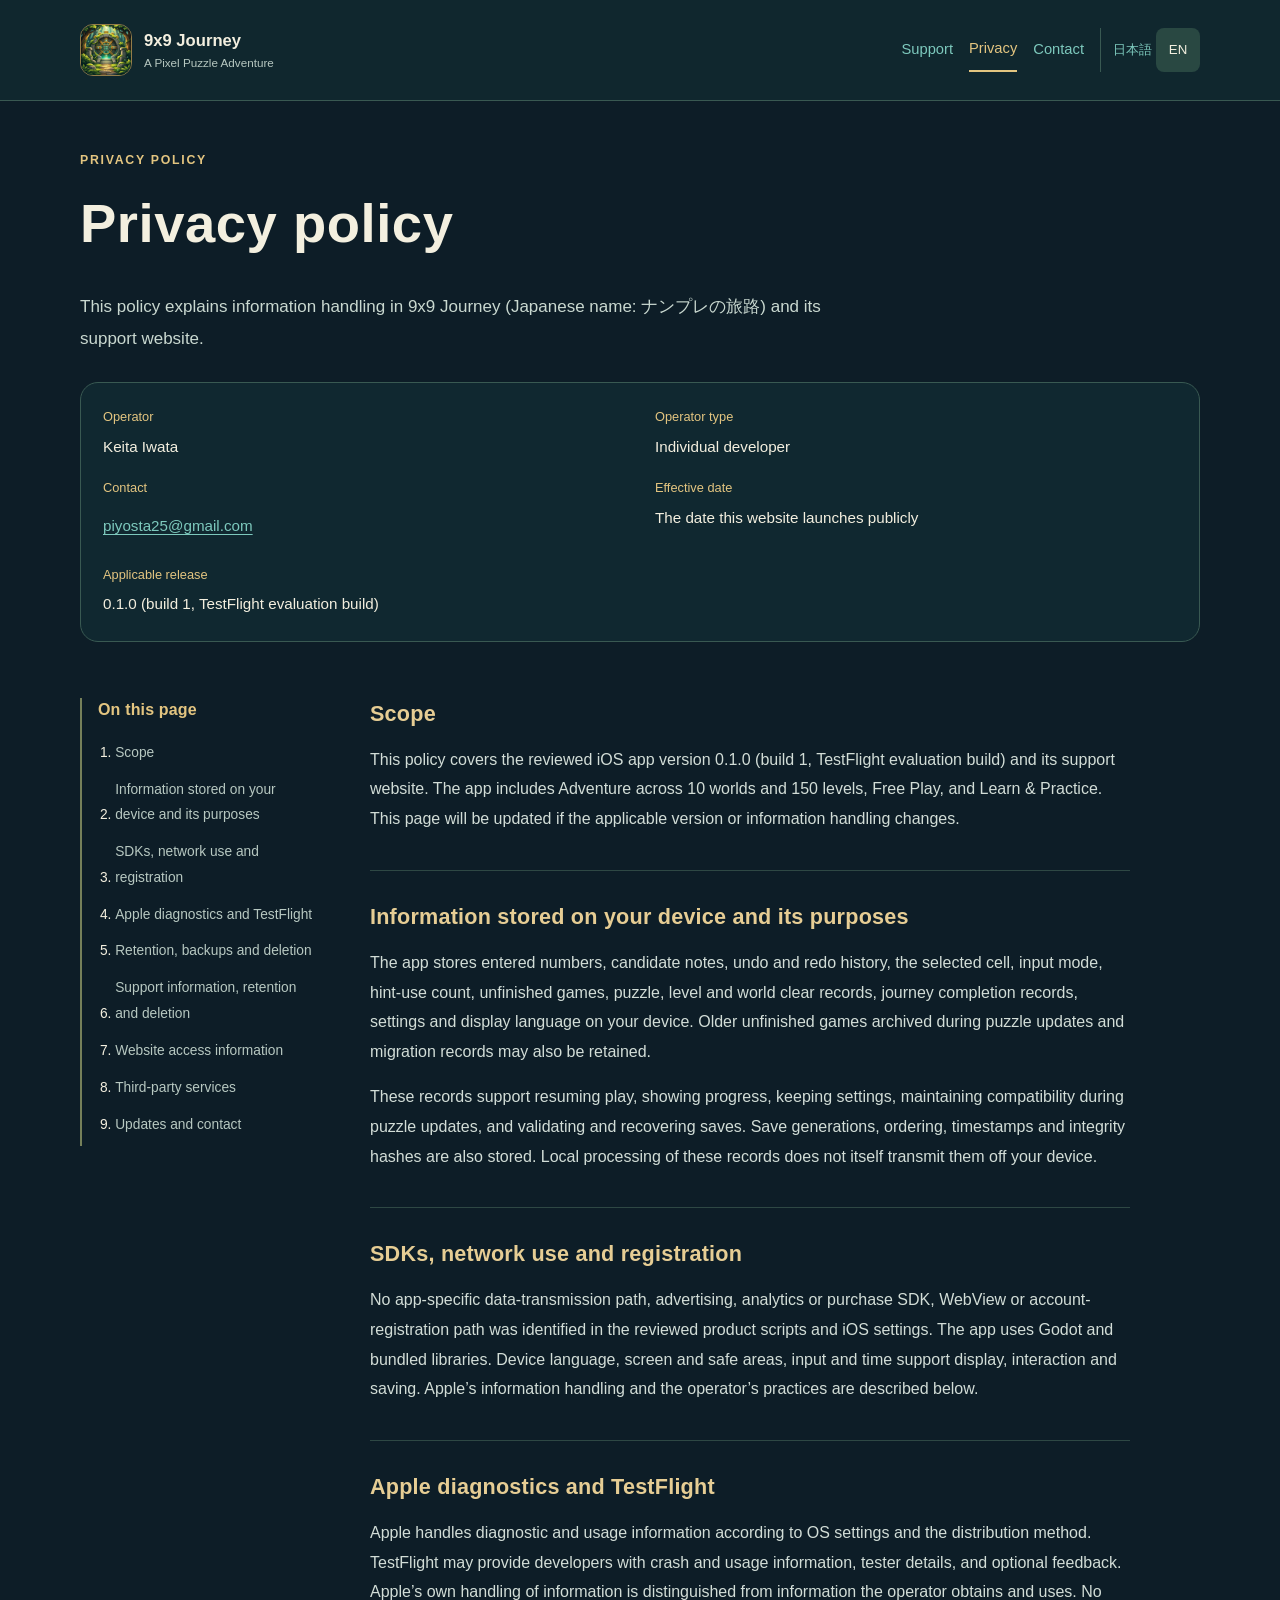
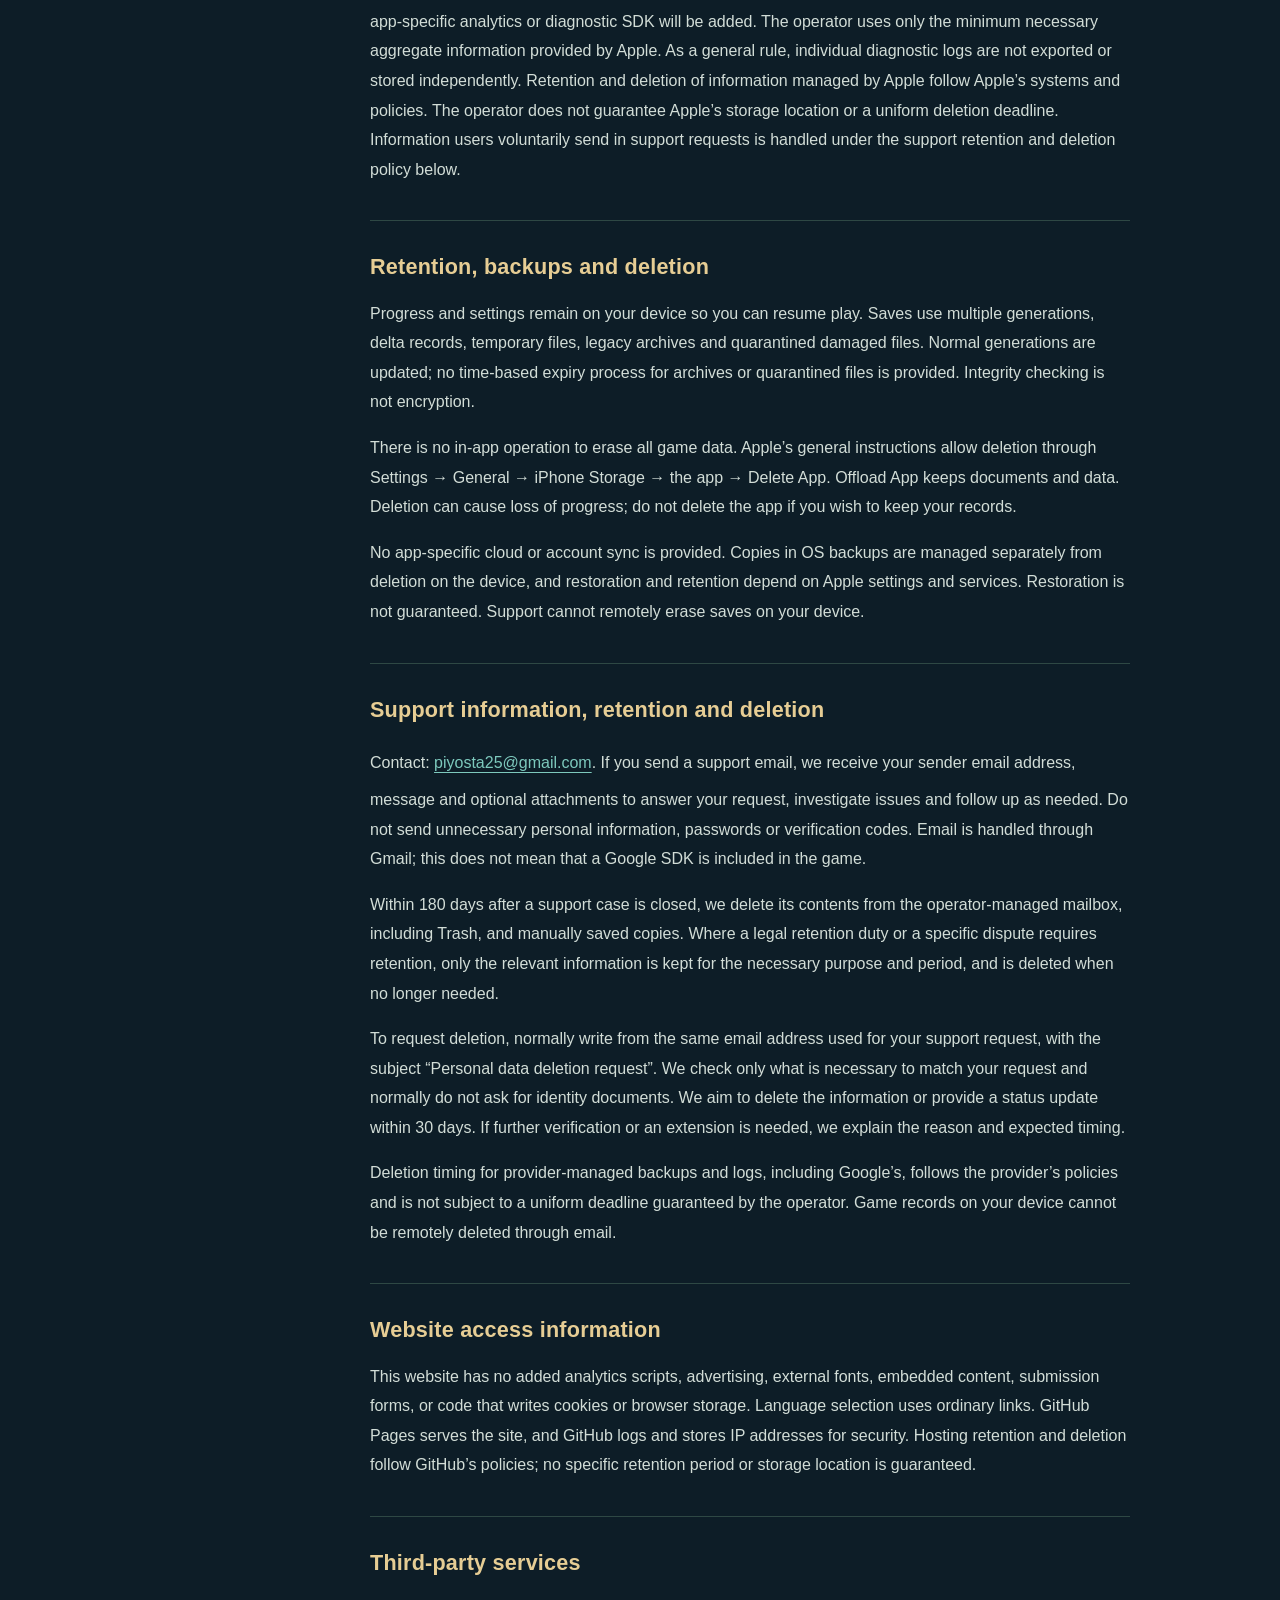
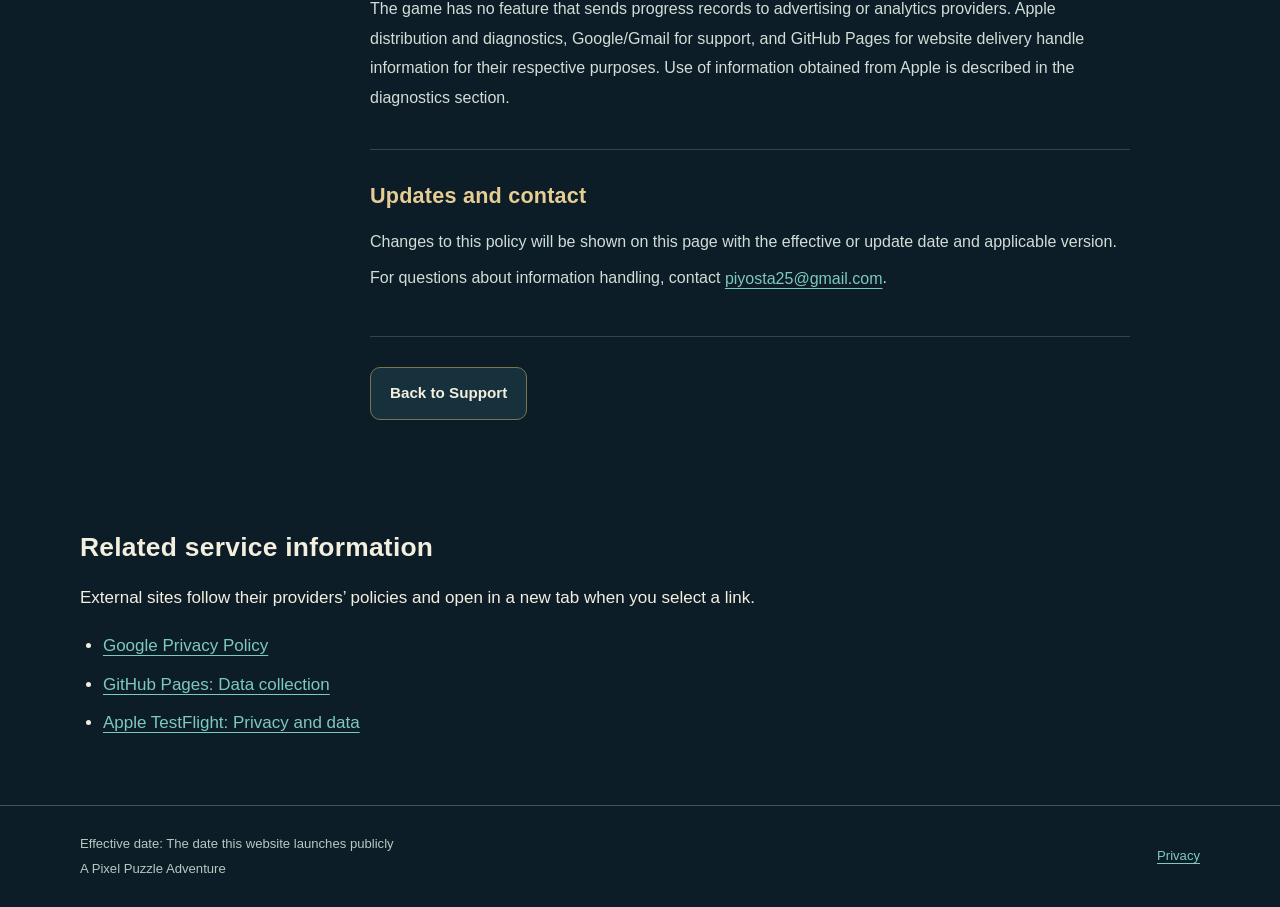
==== en/privacy/index.html @ 3cb2b5d9 "Prepare bilingual support and privacy website for publication review" ====
<!doctype html>
<html lang="en"><head><meta charset="utf-8"><meta name="viewport" content="width=device-width, initial-scale=1"><meta name="robots" content="index,follow"><meta name="referrer" content="no-referrer"><meta http-equiv="Content-Security-Policy" content="default-src 'none'; style-src 'self'; img-src 'self'; font-src 'self'; script-src 'none'; connect-src 'none'; base-uri 'none'; form-action 'none'; object-src 'none'"><title>Privacy policy | 9x9 Journey</title><meta name="description" content="This policy explains information handling in 9x9 Journey (Japanese name: ナンプレの旅路) and its support website."><link rel="icon" href="../../assets/app-icon.png" type="image/png"><link rel="stylesheet" href="../../assets/styles.css"></head><body><a class="skip" href="#main">Skip to content</a><header class="site-header"><div class="wrap header-inner"><a class="brand" href="../support/index.html"><img src="../../assets/app-icon.png" width="52" height="52" alt=""><span><strong>9x9 Journey</strong><small>A Pixel Puzzle Adventure</small></span></a><nav class="top-nav" aria-label="Pages and languages"><a href="../support/index.html">Support</a><a href="../privacy/index.html" aria-current="page">Privacy</a><a href="../contact/index.html">Contact</a><span class="languages"><a lang="ja" hreflang="ja" href="../../ja/privacy/index.html">日本語</a><a lang="en" hreflang="en" href="../../en/privacy/index.html" aria-current="page">EN</a></span></nav></div></header><main id="main"><div class="wrap policy-hero"><p class="eyebrow">PRIVACY POLICY</p><h1>Privacy policy</h1><p class="lead">This policy explains information handling in 9x9 Journey (Japanese name: ナンプレの旅路) and its support website.</p><dl class="meta-list"><div><dt>Operator</dt><dd>Keita Iwata</dd></div><div><dt>Operator type</dt><dd>Individual developer</dd></div><div><dt>Contact</dt><dd><a class="email-link" href="mailto:piyosta25@gmail.com">piyosta25@gmail.com</a></dd></div><div><dt>Effective date</dt><dd>The date this website launches publicly</dd></div><div><dt>Applicable release</dt><dd>0.1.0 (build 1, TestFlight evaluation build)</dd></div></dl></div><div class="wrap policy-layout"><aside class="toc"><h2>On this page</h2><ol><li><a href="#scope">Scope</a></li><li><a href="#local-data">Information stored on your device and its purposes</a></li><li><a href="#network">SDKs, network use and registration</a></li><li><a href="#diagnostics">Apple diagnostics and TestFlight</a></li><li><a href="#retention">Retention, backups and deletion</a></li><li><a href="#support-email">Support information, retention and deletion</a></li><li><a href="#website">Website access information</a></li><li><a href="#third-parties">Third-party services</a></li><li><a href="#updates">Updates and contact</a></li></ol></aside><article class="policy-article"><section id="scope"><h2>Scope</h2><p>This policy covers the reviewed iOS app version 0.1.0 (build 1, TestFlight evaluation build) and its support website. The app includes Adventure across 10 worlds and 150 levels, Free Play, and Learn &amp; Practice. This page will be updated if the applicable version or information handling changes.</p></section><section id="local-data"><h2>Information stored on your device and its purposes</h2><p>The app stores entered numbers, candidate notes, undo and redo history, the selected cell, input mode, hint-use count, unfinished games, puzzle, level and world clear records, journey completion records, settings and display language on your device. Older unfinished games archived during puzzle updates and migration records may also be retained.</p><p>These records support resuming play, showing progress, keeping settings, maintaining compatibility during puzzle updates, and validating and recovering saves. Save generations, ordering, timestamps and integrity hashes are also stored. Local processing of these records does not itself transmit them off your device.</p></section><section id="network"><h2>SDKs, network use and registration</h2><p>No app-specific data-transmission path, advertising, analytics or purchase SDK, WebView or account-registration path was identified in the reviewed product scripts and iOS settings. The app uses Godot and bundled libraries. Device language, screen and safe areas, input and time support display, interaction and saving. Apple’s information handling and the operator’s practices are described below.</p></section><section id="diagnostics"><h2>Apple diagnostics and TestFlight</h2><p>Apple handles diagnostic and usage information according to OS settings and the distribution method. TestFlight may provide developers with crash and usage information, tester details, and optional feedback. Apple’s own handling of information is distinguished from information the operator obtains and uses.

No app-specific analytics or diagnostic SDK will be added. The operator uses only the minimum necessary aggregate information provided by Apple. As a general rule, individual diagnostic logs are not exported or stored independently.

Retention and deletion of information managed by Apple follow Apple’s systems and policies. The operator does not guarantee Apple’s storage location or a uniform deletion deadline. Information users voluntarily send in support requests is handled under the support retention and deletion policy below.</p></section><section id="retention"><h2>Retention, backups and deletion</h2><p>Progress and settings remain on your device so you can resume play. Saves use multiple generations, delta records, temporary files, legacy archives and quarantined damaged files. Normal generations are updated; no time-based expiry process for archives or quarantined files is provided. Integrity checking is not encryption.</p><p>There is no in-app operation to erase all game data. Apple’s general instructions allow deletion through Settings → General → iPhone Storage → the app → Delete App. Offload App keeps documents and data. Deletion can cause loss of progress; do not delete the app if you wish to keep your records.</p><p>No app-specific cloud or account sync is provided. Copies in OS backups are managed separately from deletion on the device, and restoration and retention depend on Apple settings and services. Restoration is not guaranteed. Support cannot remotely erase saves on your device.</p></section><section id="support-email"><h2>Support information, retention and deletion</h2><p>Contact: <a class="email-link" href="mailto:piyosta25@gmail.com">piyosta25@gmail.com</a>. If you send a support email, we receive your sender email address, message and optional attachments to answer your request, investigate issues and follow up as needed. Do not send unnecessary personal information, passwords or verification codes. Email is handled through Gmail; this does not mean that a Google SDK is included in the game.</p><p>Within 180 days after a support case is closed, we delete its contents from the operator-managed mailbox, including Trash, and manually saved copies. Where a legal retention duty or a specific dispute requires retention, only the relevant information is kept for the necessary purpose and period, and is deleted when no longer needed.</p><p>To request deletion, normally write from the same email address used for your support request, with the subject “Personal data deletion request”. We check only what is necessary to match your request and normally do not ask for identity documents. We aim to delete the information or provide a status update within 30 days. If further verification or an extension is needed, we explain the reason and expected timing.</p><p>Deletion timing for provider-managed backups and logs, including Google’s, follows the provider’s policies and is not subject to a uniform deadline guaranteed by the operator. Game records on your device cannot be remotely deleted through email.</p></section><section id="website"><h2>Website access information</h2><p>This website has no added analytics scripts, advertising, external fonts, embedded content, submission forms, or code that writes cookies or browser storage. Language selection uses ordinary links. GitHub Pages serves the site, and GitHub logs and stores IP addresses for security. Hosting retention and deletion follow GitHub’s policies; no specific retention period or storage location is guaranteed.</p></section><section id="third-parties"><h2>Third-party services</h2><p>The game has no feature that sends progress records to advertising or analytics providers. Apple distribution and diagnostics, Google/Gmail for support, and GitHub Pages for website delivery handle information for their respective purposes. Use of information obtained from Apple is described in the diagnostics section.</p></section><section id="updates"><h2>Updates and contact</h2><p>Changes to this policy will be shown on this page with the effective or update date and applicable version. For questions about information handling, contact <a class="email-link" href="mailto:piyosta25@gmail.com">piyosta25@gmail.com</a>.</p></section><div class="actions"><a class="button secondary" href="../support/index.html">Back to Support</a></div></article></div><section class="wrap section"><h2>Related service information</h2><p>External sites follow their providers’ policies and open in a new tab when you select a link.</p><ul><li><a href="https://policies.google.com/privacy" target="_blank" rel="noopener noreferrer">Google Privacy Policy</a></li><li><a href="https://docs.github.com/en/pages/getting-started-with-github-pages/what-is-github-pages#data-collection" target="_blank" rel="noopener noreferrer">GitHub Pages: Data collection</a></li><li><a href="https://testflight.apple.com/#your-privacy-and-data" target="_blank" rel="noopener noreferrer">Apple TestFlight: Privacy and data</a></li></ul></section></main><footer class="site-footer"><div class="wrap footer-inner"><div><p>Effective date: The date this website launches publicly</p><p>A Pixel Puzzle Adventure</p></div><a href="../privacy/index.html">Privacy</a></div></footer></body></html>
---- assets/styles.css ----
:root{color-scheme:dark;--bg:#0d1d27;--panel:#142e33;--panel-deep:#112730;--ink:#f3efdf;--muted:#b7c8c1;--gold:#e3c580;--teal:#7dc9bd;--line:#395952;--radius:18px;font-family:-apple-system,BlinkMacSystemFont,"Hiragino Kaku Gothic ProN","Yu Gothic",Meiryo,sans-serif}
*{box-sizing:border-box}html{scroll-padding-top:2rem}body{margin:0;background:var(--bg);color:var(--ink);font-size:17px;line-height:1.85}a{color:var(--teal);text-underline-offset:.22em}a:hover{color:var(--gold)}a:focus-visible,summary:focus-visible{outline:3px solid var(--gold);outline-offset:5px;border-radius:4px}img{max-width:100%;height:auto}p{margin:.6em 0 1em}h1,h2,h3{line-height:1.45;letter-spacing:.01em;overflow-wrap:anywhere}h1{font-size:clamp(2rem,4.5vw,3.4rem);margin:.25em 0 .5em;font-weight:750}h2{font-size:1.65rem;margin:0 0 1rem}h3{font-size:1.18rem;margin:.4em 0 .6em}ul{padding-left:1.35em}li{margin:.4em 0}.wrap{width:min(1120px,calc(100% - 48px));margin-inline:auto}.skip{position:absolute;top:-100px;left:16px;z-index:20;padding:10px;background:var(--gold);color:#142a2b}.skip:focus{top:8px}.preview-banner{background:#243f3c;border-bottom:1px solid #547060;color:#e6d6a5;font-size:.85rem;padding:10px 0}.site-header{border-bottom:1px solid var(--line);background:#10272e}.header-inner{display:flex;align-items:center;justify-content:space-between;gap:22px;min-height:100px;padding-block:15px}.brand{display:flex;align-items:center;gap:12px;text-decoration:none;color:var(--ink);min-width:0}.brand img{width:52px;height:52px;border-radius:13px;border:1px solid #947c49;flex:none}.brand strong{display:block;font-size:1.04rem;line-height:1.5;font-weight:650}.brand small{display:block;font-size:.73rem;color:var(--muted);line-height:1.5}.top-nav{display:flex;align-items:center;gap:16px;flex:none}.top-nav>a{display:inline-flex;align-items:center;min-height:44px;text-decoration:none;font-size:.92rem;white-space:nowrap}.top-nav>a[aria-current=page]{color:var(--gold);border-bottom:2px solid var(--gold)}.languages{display:flex;gap:2px;border-left:1px solid var(--line);padding-left:9px}.languages a{display:inline-flex;align-items:center;justify-content:center;min-width:44px;min-height:44px;font-size:.83rem;text-decoration:none}.languages [aria-current=page]{color:var(--ink);background:#294842;border-radius:8px}.eyebrow{font-size:.77rem;font-weight:650;letter-spacing:.14em;color:var(--gold);margin:0 0 .8rem}.muted{color:var(--muted)}.hero{background:linear-gradient(145deg,#183e37,#10262e 74%);border-bottom:1px solid var(--line)}.hero-inner{display:grid;grid-template-columns:minmax(0,1fr) 280px;gap:58px;align-items:center;padding-block:64px}.hero p.lead{max-width:48em;color:#d1ded4;font-size:1.08rem}.hero-art{display:grid;place-items:center;padding:20px}.hero-art img{width:240px;border-radius:38px;box-shadow:0 0 0 1px #aa8c50,0 18px 50px #0005}.actions{display:flex;flex-wrap:wrap;gap:12px;margin-top:26px}.button{display:inline-flex;align-items:center;justify-content:center;padding:11px 19px;min-height:48px;border:1px solid #6a9c89;border-radius:10px;text-decoration:none;font-size:.95rem;font-weight:650;background:#26594c;color:var(--ink)}.button:hover{background:#336a5c;color:var(--ink)}.button.secondary{background:#17313c;border-color:#7c744e}.stats{display:grid;grid-template-columns:1fr 1fr 1.3fr;gap:0;margin:0;padding-block:27px}.stats>div{padding:0 25px;border-right:1px solid var(--line)}.stats>div:first-child{padding-left:0}.stats>div:last-child{border:0}.stats dt{font-size:1.8rem;line-height:1.3;color:var(--gold);font-weight:700}.stats dd{font-size:.86rem;margin:7px 0 0;color:var(--muted)}.section{padding-block:50px}.features{display:grid;grid-template-columns:repeat(3,minmax(0,1fr));gap:26px}.feature{border-top:2px solid #5d8266;padding-top:19px}.feature p{font-size:.95rem;color:var(--muted);margin-bottom:0}.feature .tag{font-size:.7rem;letter-spacing:.1em;color:var(--gold)}.faq-section{background:#10252d;border-top:1px solid #28443f;border-bottom:1px solid #28443f}.section-heading{display:flex;gap:20px;align-items:baseline;justify-content:space-between;margin-bottom:20px}.section-heading h2{margin:0}.faq-list{max-width:900px}.faq-list details{border-bottom:1px solid var(--line);padding:6px 0}.faq-list summary{display:flex;align-items:center;justify-content:space-between;gap:18px;min-height:60px;list-style:none;cursor:pointer;font-size:1rem;font-weight:600;padding:12px 4px}.faq-list summary::-webkit-details-marker{display:none}.faq-list summary::after{content:"＋";font-size:1.1rem;color:var(--gold);flex:none}.faq-list details[open] summary::after{content:"−"}.answer{padding:0 34px 10px 4px;color:#c9d7d0;font-size:.96rem}.contact-panel{border:1px solid #8b7950;border-radius:var(--radius);background:var(--panel);padding:30px}.status-pill{display:inline-block;color:#efe0b0;background:#3b4937;border:1px solid #8b7950;border-radius:8px;padding:5px 11px;font-size:.9rem;font-weight:600}.contact-panel p:last-child{margin-bottom:0}.privacy-callout{display:grid;grid-template-columns:minmax(0,1fr) auto;align-items:center;gap:30px;border-top:1px solid var(--line);margin-top:34px;padding-top:28px}.privacy-callout h2{font-size:1.25rem;margin-bottom:8px}.privacy-callout p{margin:0;color:var(--muted);font-size:.95rem}.site-footer{border-top:1px solid var(--line);padding-block:26px;font-size:.82rem;color:var(--muted)}.footer-inner{display:flex;flex-wrap:wrap;justify-content:space-between;gap:12px}.footer-inner a{min-height:44px;display:inline-flex;align-items:center}.footer-inner p{margin:0}.policy-hero{padding-block:48px 32px}.policy-hero p.lead{max-width:790px;color:#c9d8d0}.meta-list{display:grid;grid-template-columns:repeat(2,minmax(0,1fr));gap:15px 30px;margin:28px 0 0;padding:22px;border:1px solid var(--line);border-radius:var(--radius);background:#102830}.meta-list dt{font-size:.8rem;color:var(--gold)}.meta-list dd{margin:4px 0 0;font-size:.95rem;overflow-wrap:anywhere}.policy-layout{display:grid;grid-template-columns:235px minmax(0,1fr);align-items:start;gap:55px;padding-block:24px 58px}.toc{position:sticky;top:24px;border-left:2px solid #75805a;padding-left:16px;font-size:.86rem}.toc h2{font-size:1rem;color:var(--gold)}.toc ol{padding-left:1.25em;margin:0}.toc li{margin:.4em 0}.toc a{display:inline-block;padding-block:3px;color:var(--muted);text-decoration:none}.toc a:hover{text-decoration:underline;color:var(--teal)}.policy-article{max-width:760px;min-width:0}.policy-article section{padding-bottom:20px;margin-bottom:30px;border-bottom:1px solid #2e4844}.policy-article h2{font-size:1.35rem;color:#e6cd94}.policy-article p{font-size:1rem;color:#d2ddd7;overflow-wrap:anywhere}.pending-box{background:#273c34;border:1px solid #8b7950;border-radius:var(--radius);padding:24px}.pending-box h2{font-size:1.25rem;color:var(--gold)}.pending-box li{font-size:.94rem;color:#e0e3d3}.locale-home{min-height:75vh;padding-block:58px}.locale-brand{display:flex;align-items:center;gap:22px;margin-bottom:35px}.locale-brand img{width:110px;border-radius:24px}.locale-brand h1{font-size:clamp(1.6rem,4vw,2.5rem);margin:0}.locale-grid{display:grid;grid-template-columns:repeat(2,minmax(0,1fr));gap:24px}.locale-card{display:block;background:var(--panel);padding:28px;border-radius:var(--radius);border:1px solid var(--line);text-decoration:none;color:var(--ink);min-height:180px}.locale-card strong{font-size:1.7rem;color:var(--gold)}.locale-card span{display:block;margin-top:12px;color:var(--muted)}
.title-unit{display:inline-block}
.email-link{display:inline-flex;align-items:center;min-height:44px;max-width:100%;overflow-wrap:anywhere}.status-pill .email-link{font-weight:700}
@media(max-width:850px){.header-inner{flex-wrap:wrap}.top-nav{width:100%;justify-content:space-between;gap:12px}.hero-inner{grid-template-columns:minmax(0,1fr) 185px;gap:25px}.hero-art{padding:5px}.hero-art img{width:175px;border-radius:27px}.features{grid-template-columns:1fr;gap:22px}.feature{max-width:740px}.policy-layout{grid-template-columns:1fr;gap:30px}.toc{position:static}.toc ol{display:grid;grid-template-columns:repeat(2,minmax(0,1fr));gap:2px 30px}.privacy-callout{grid-template-columns:1fr;gap:18px}.privacy-callout .button{justify-self:start}}
@media(max-width:560px){body{font-size:16px}.wrap{width:calc(100% - 36px)}.preview-banner{font-size:.78rem;padding-block:8px}.header-inner{gap:9px;padding-block:12px}.brand strong{font-size:.95rem}.brand small{font-size:.68rem;max-width:245px}.brand img{width:46px;height:46px}.top-nav{gap:8px}.top-nav>a{font-size:.88rem}.languages{padding-left:5px}.hero-inner{grid-template-columns:1fr;padding-block:35px 25px;gap:19px}.hero-art{justify-content:start;padding:0}.hero-art img{width:126px;border-radius:22px}.hero h1{font-size:2rem}.hero p.lead{font-size:1rem}.actions{margin-top:20px;gap:9px}.button{padding-inline:14px;font-size:.9rem}.stats{padding-block:23px}.stats>div{padding-inline:12px}.stats dt{font-size:1.4rem}.stats>div:last-child dt{font-size:1.04rem;padding-top:4px}.stats dd{font-size:.75rem}.section{padding-block:35px}h2{font-size:1.4rem}.contact-panel{padding:21px}.faq-list summary{font-size:.96rem}.answer{padding-right:5px}.footer-inner{display:block}.policy-hero{padding-block:32px 20px}.policy-hero h1{font-size:1.9rem}.meta-list{grid-template-columns:1fr;padding:19px;gap:16px}.policy-layout{padding-top:18px;gap:30px}.toc ol{display:block}.toc a{padding-block:6px}.policy-article h2{font-size:1.2rem}.policy-article p{font-size:1rem}.pending-box{padding:20px}.locale-grid{grid-template-columns:1fr}.locale-brand{align-items:start;gap:15px}.locale-brand img{width:70px;border-radius:16px}.locale-home{padding-block:35px}}
/* Keep all navigation targets inside narrow phone widths. */
@media(max-width:560px){.top-nav{flex-wrap:wrap;column-gap:6px}.languages{margin-left:auto}}
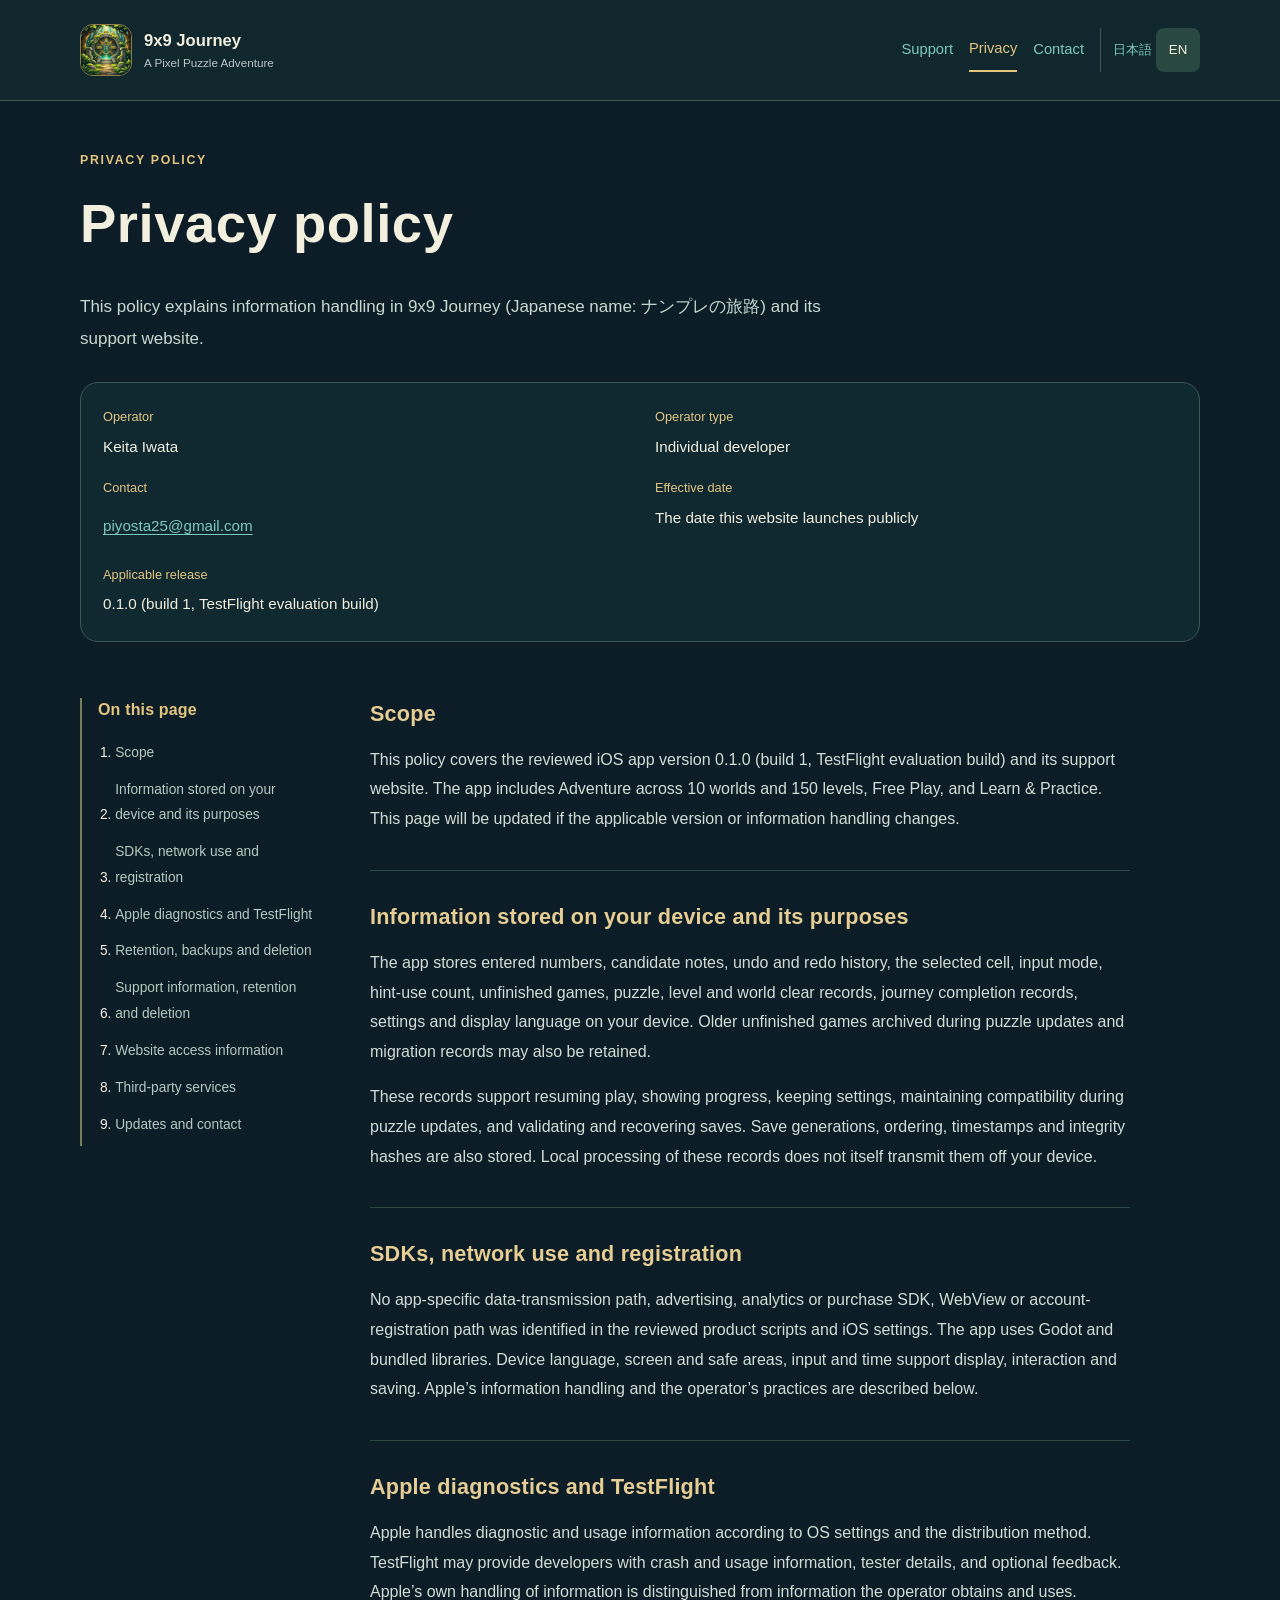
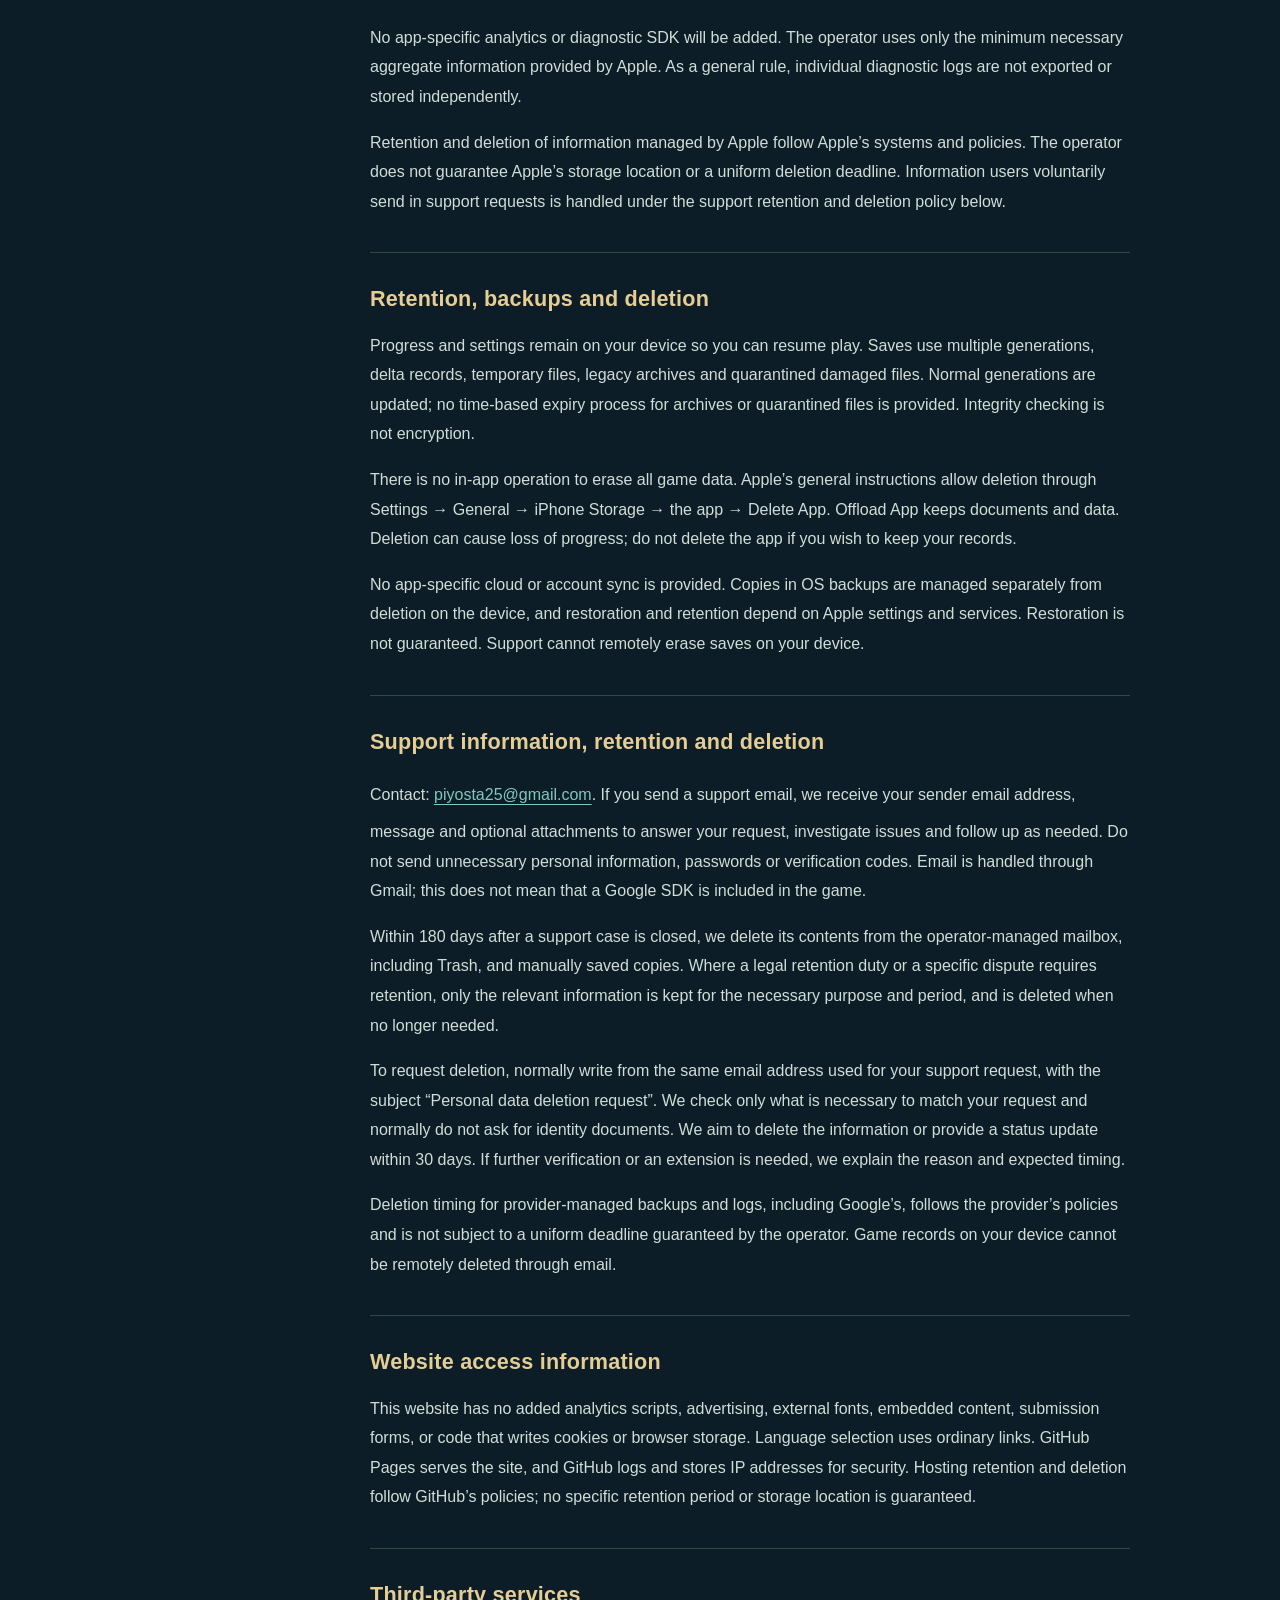
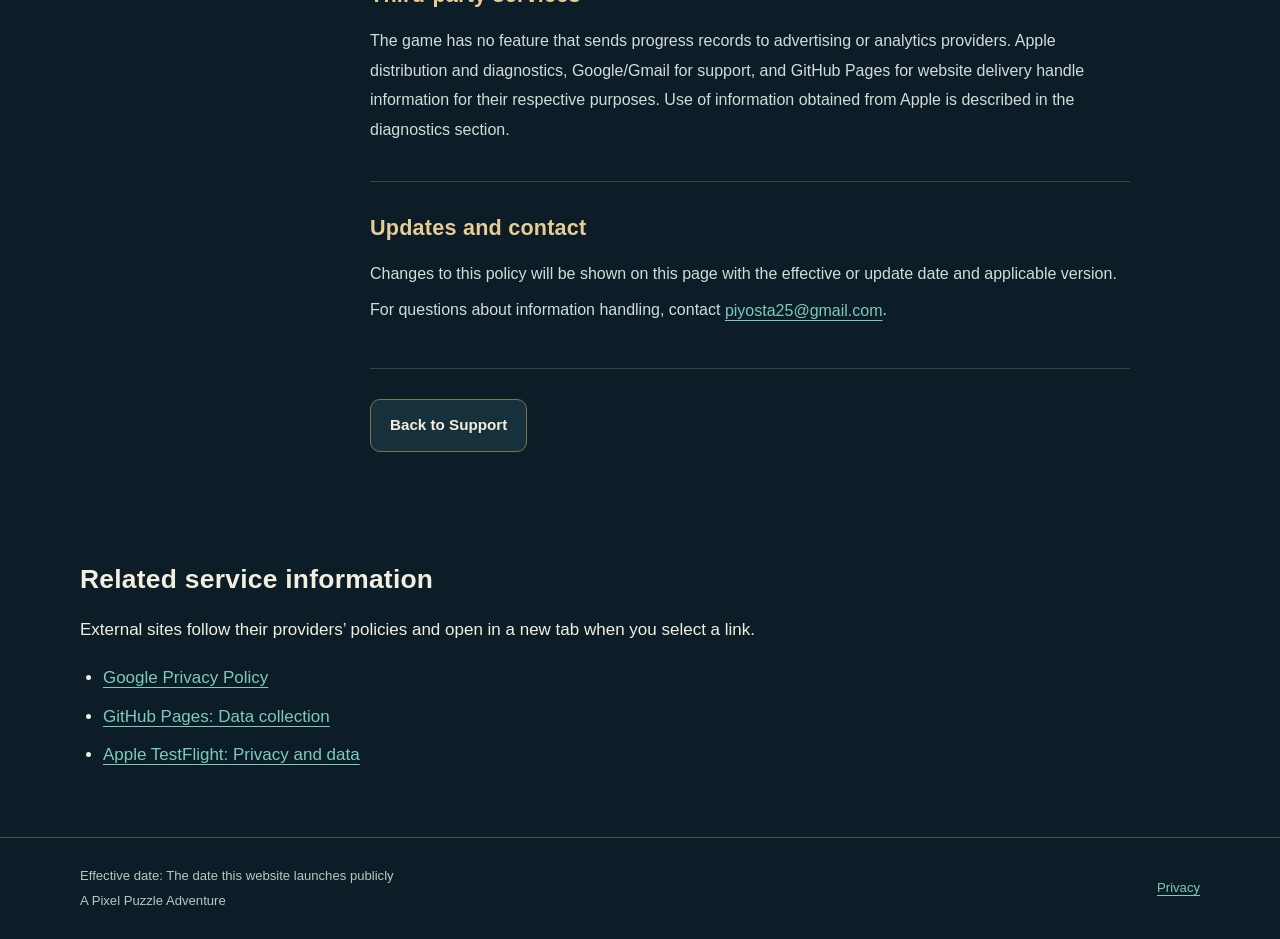
==== commit 2076fc2e: "Preserve readable paragraphs in bilingual diagnostic policy" ====
--- a/en/privacy/index.html
+++ b/en/privacy/index.html
@@ -1,6 +1,2 @@
 <!doctype html>
-<html lang="en"><head><meta charset="utf-8"><meta name="viewport" content="width=device-width, initial-scale=1"><meta name="robots" content="index,follow"><meta name="referrer" content="no-referrer"><meta http-equiv="Content-Security-Policy" content="default-src 'none'; style-src 'self'; img-src 'self'; font-src 'self'; script-src 'none'; connect-src 'none'; base-uri 'none'; form-action 'none'; object-src 'none'"><title>Privacy policy | 9x9 Journey</title><meta name="description" content="This policy explains information handling in 9x9 Journey (Japanese name: ナンプレの旅路) and its support website."><link rel="icon" href="../../assets/app-icon.png" type="image/png"><link rel="stylesheet" href="../../assets/styles.css"></head><body><a class="skip" href="#main">Skip to content</a><header class="site-header"><div class="wrap header-inner"><a class="brand" href="../support/index.html"><img src="../../assets/app-icon.png" width="52" height="52" alt=""><span><strong>9x9 Journey</strong><small>A Pixel Puzzle Adventure</small></span></a><nav class="top-nav" aria-label="Pages and languages"><a href="../support/index.html">Support</a><a href="../privacy/index.html" aria-current="page">Privacy</a><a href="../contact/index.html">Contact</a><span class="languages"><a lang="ja" hreflang="ja" href="../../ja/privacy/index.html">日本語</a><a lang="en" hreflang="en" href="../../en/privacy/index.html" aria-current="page">EN</a></span></nav></div></header><main id="main"><div class="wrap policy-hero"><p class="eyebrow">PRIVACY POLICY</p><h1>Privacy policy</h1><p class="lead">This policy explains information handling in 9x9 Journey (Japanese name: ナンプレの旅路) and its support website.</p><dl class="meta-list"><div><dt>Operator</dt><dd>Keita Iwata</dd></div><div><dt>Operator type</dt><dd>Individual developer</dd></div><div><dt>Contact</dt><dd><a class="email-link" href="mailto:piyosta25@gmail.com">piyosta25@gmail.com</a></dd></div><div><dt>Effective date</dt><dd>The date this website launches publicly</dd></div><div><dt>Applicable release</dt><dd>0.1.0 (build 1, TestFlight evaluation build)</dd></div></dl></div><div class="wrap policy-layout"><aside class="toc"><h2>On this page</h2><ol><li><a href="#scope">Scope</a></li><li><a href="#local-data">Information stored on your device and its purposes</a></li><li><a href="#network">SDKs, network use and registration</a></li><li><a href="#diagnostics">Apple diagnostics and TestFlight</a></li><li><a href="#retention">Retention, backups and deletion</a></li><li><a href="#support-email">Support information, retention and deletion</a></li><li><a href="#website">Website access information</a></li><li><a href="#third-parties">Third-party services</a></li><li><a href="#updates">Updates and contact</a></li></ol></aside><article class="policy-article"><section id="scope"><h2>Scope</h2><p>This policy covers the reviewed iOS app version 0.1.0 (build 1, TestFlight evaluation build) and its support website. The app includes Adventure across 10 worlds and 150 levels, Free Play, and Learn &amp; Practice. This page will be updated if the applicable version or information handling changes.</p></section><section id="local-data"><h2>Information stored on your device and its purposes</h2><p>The app stores entered numbers, candidate notes, undo and redo history, the selected cell, input mode, hint-use count, unfinished games, puzzle, level and world clear records, journey completion records, settings and display language on your device. Older unfinished games archived during puzzle updates and migration records may also be retained.</p><p>These records support resuming play, showing progress, keeping settings, maintaining compatibility during puzzle updates, and validating and recovering saves. Save generations, ordering, timestamps and integrity hashes are also stored. Local processing of these records does not itself transmit them off your device.</p></section><section id="network"><h2>SDKs, network use and registration</h2><p>No app-specific data-transmission path, advertising, analytics or purchase SDK, WebView or account-registration path was identified in the reviewed product scripts and iOS settings. The app uses Godot and bundled libraries. Device language, screen and safe areas, input and time support display, interaction and saving. Apple’s information handling and the operator’s practices are described below.</p></section><section id="diagnostics"><h2>Apple diagnostics and TestFlight</h2><p>Apple handles diagnostic and usage information according to OS settings and the distribution method. TestFlight may provide developers with crash and usage information, tester details, and optional feedback. Apple’s own handling of information is distinguished from information the operator obtains and uses.
-
-No app-specific analytics or diagnostic SDK will be added. The operator uses only the minimum necessary aggregate information provided by Apple. As a general rule, individual diagnostic logs are not exported or stored independently.
-
-Retention and deletion of information managed by Apple follow Apple’s systems and policies. The operator does not guarantee Apple’s storage location or a uniform deletion deadline. Information users voluntarily send in support requests is handled under the support retention and deletion policy below.</p></section><section id="retention"><h2>Retention, backups and deletion</h2><p>Progress and settings remain on your device so you can resume play. Saves use multiple generations, delta records, temporary files, legacy archives and quarantined damaged files. Normal generations are updated; no time-based expiry process for archives or quarantined files is provided. Integrity checking is not encryption.</p><p>There is no in-app operation to erase all game data. Apple’s general instructions allow deletion through Settings → General → iPhone Storage → the app → Delete App. Offload App keeps documents and data. Deletion can cause loss of progress; do not delete the app if you wish to keep your records.</p><p>No app-specific cloud or account sync is provided. Copies in OS backups are managed separately from deletion on the device, and restoration and retention depend on Apple settings and services. Restoration is not guaranteed. Support cannot remotely erase saves on your device.</p></section><section id="support-email"><h2>Support information, retention and deletion</h2><p>Contact: <a class="email-link" href="mailto:piyosta25@gmail.com">piyosta25@gmail.com</a>. If you send a support email, we receive your sender email address, message and optional attachments to answer your request, investigate issues and follow up as needed. Do not send unnecessary personal information, passwords or verification codes. Email is handled through Gmail; this does not mean that a Google SDK is included in the game.</p><p>Within 180 days after a support case is closed, we delete its contents from the operator-managed mailbox, including Trash, and manually saved copies. Where a legal retention duty or a specific dispute requires retention, only the relevant information is kept for the necessary purpose and period, and is deleted when no longer needed.</p><p>To request deletion, normally write from the same email address used for your support request, with the subject “Personal data deletion request”. We check only what is necessary to match your request and normally do not ask for identity documents. We aim to delete the information or provide a status update within 30 days. If further verification or an extension is needed, we explain the reason and expected timing.</p><p>Deletion timing for provider-managed backups and logs, including Google’s, follows the provider’s policies and is not subject to a uniform deadline guaranteed by the operator. Game records on your device cannot be remotely deleted through email.</p></section><section id="website"><h2>Website access information</h2><p>This website has no added analytics scripts, advertising, external fonts, embedded content, submission forms, or code that writes cookies or browser storage. Language selection uses ordinary links. GitHub Pages serves the site, and GitHub logs and stores IP addresses for security. Hosting retention and deletion follow GitHub’s policies; no specific retention period or storage location is guaranteed.</p></section><section id="third-parties"><h2>Third-party services</h2><p>The game has no feature that sends progress records to advertising or analytics providers. Apple distribution and diagnostics, Google/Gmail for support, and GitHub Pages for website delivery handle information for their respective purposes. Use of information obtained from Apple is described in the diagnostics section.</p></section><section id="updates"><h2>Updates and contact</h2><p>Changes to this policy will be shown on this page with the effective or update date and applicable version. For questions about information handling, contact <a class="email-link" href="mailto:piyosta25@gmail.com">piyosta25@gmail.com</a>.</p></section><div class="actions"><a class="button secondary" href="../support/index.html">Back to Support</a></div></article></div><section class="wrap section"><h2>Related service information</h2><p>External sites follow their providers’ policies and open in a new tab when you select a link.</p><ul><li><a href="https://policies.google.com/privacy" target="_blank" rel="noopener noreferrer">Google Privacy Policy</a></li><li><a href="https://docs.github.com/en/pages/getting-started-with-github-pages/what-is-github-pages#data-collection" target="_blank" rel="noopener noreferrer">GitHub Pages: Data collection</a></li><li><a href="https://testflight.apple.com/#your-privacy-and-data" target="_blank" rel="noopener noreferrer">Apple TestFlight: Privacy and data</a></li></ul></section></main><footer class="site-footer"><div class="wrap footer-inner"><div><p>Effective date: The date this website launches publicly</p><p>A Pixel Puzzle Adventure</p></div><a href="../privacy/index.html">Privacy</a></div></footer></body></html>+<html lang="en"><head><meta charset="utf-8"><meta name="viewport" content="width=device-width, initial-scale=1"><meta name="robots" content="index,follow"><meta name="referrer" content="no-referrer"><meta http-equiv="Content-Security-Policy" content="default-src 'none'; style-src 'self'; img-src 'self'; font-src 'self'; script-src 'none'; connect-src 'none'; base-uri 'none'; form-action 'none'; object-src 'none'"><title>Privacy policy | 9x9 Journey</title><meta name="description" content="This policy explains information handling in 9x9 Journey (Japanese name: ナンプレの旅路) and its support website."><link rel="icon" href="../../assets/app-icon.png" type="image/png"><link rel="stylesheet" href="../../assets/styles.css"></head><body><a class="skip" href="#main">Skip to content</a><header class="site-header"><div class="wrap header-inner"><a class="brand" href="../support/index.html"><img src="../../assets/app-icon.png" width="52" height="52" alt=""><span><strong>9x9 Journey</strong><small>A Pixel Puzzle Adventure</small></span></a><nav class="top-nav" aria-label="Pages and languages"><a href="../support/index.html">Support</a><a href="../privacy/index.html" aria-current="page">Privacy</a><a href="../contact/index.html">Contact</a><span class="languages"><a lang="ja" hreflang="ja" href="../../ja/privacy/index.html">日本語</a><a lang="en" hreflang="en" href="../../en/privacy/index.html" aria-current="page">EN</a></span></nav></div></header><main id="main"><div class="wrap policy-hero"><p class="eyebrow">PRIVACY POLICY</p><h1>Privacy policy</h1><p class="lead">This policy explains information handling in 9x9 Journey (Japanese name: ナンプレの旅路) and its support website.</p><dl class="meta-list"><div><dt>Operator</dt><dd>Keita Iwata</dd></div><div><dt>Operator type</dt><dd>Individual developer</dd></div><div><dt>Contact</dt><dd><a class="email-link" href="mailto:piyosta25@gmail.com">piyosta25@gmail.com</a></dd></div><div><dt>Effective date</dt><dd>The date this website launches publicly</dd></div><div><dt>Applicable release</dt><dd>0.1.0 (build 1, TestFlight evaluation build)</dd></div></dl></div><div class="wrap policy-layout"><aside class="toc"><h2>On this page</h2><ol><li><a href="#scope">Scope</a></li><li><a href="#local-data">Information stored on your device and its purposes</a></li><li><a href="#network">SDKs, network use and registration</a></li><li><a href="#diagnostics">Apple diagnostics and TestFlight</a></li><li><a href="#retention">Retention, backups and deletion</a></li><li><a href="#support-email">Support information, retention and deletion</a></li><li><a href="#website">Website access information</a></li><li><a href="#third-parties">Third-party services</a></li><li><a href="#updates">Updates and contact</a></li></ol></aside><article class="policy-article"><section id="scope"><h2>Scope</h2><p>This policy covers the reviewed iOS app version 0.1.0 (build 1, TestFlight evaluation build) and its support website. The app includes Adventure across 10 worlds and 150 levels, Free Play, and Learn &amp; Practice. This page will be updated if the applicable version or information handling changes.</p></section><section id="local-data"><h2>Information stored on your device and its purposes</h2><p>The app stores entered numbers, candidate notes, undo and redo history, the selected cell, input mode, hint-use count, unfinished games, puzzle, level and world clear records, journey completion records, settings and display language on your device. Older unfinished games archived during puzzle updates and migration records may also be retained.</p><p>These records support resuming play, showing progress, keeping settings, maintaining compatibility during puzzle updates, and validating and recovering saves. Save generations, ordering, timestamps and integrity hashes are also stored. Local processing of these records does not itself transmit them off your device.</p></section><section id="network"><h2>SDKs, network use and registration</h2><p>No app-specific data-transmission path, advertising, analytics or purchase SDK, WebView or account-registration path was identified in the reviewed product scripts and iOS settings. The app uses Godot and bundled libraries. Device language, screen and safe areas, input and time support display, interaction and saving. Apple’s information handling and the operator’s practices are described below.</p></section><section id="diagnostics"><h2>Apple diagnostics and TestFlight</h2><p>Apple handles diagnostic and usage information according to OS settings and the distribution method. TestFlight may provide developers with crash and usage information, tester details, and optional feedback. Apple’s own handling of information is distinguished from information the operator obtains and uses.</p><p>No app-specific analytics or diagnostic SDK will be added. The operator uses only the minimum necessary aggregate information provided by Apple. As a general rule, individual diagnostic logs are not exported or stored independently.</p><p>Retention and deletion of information managed by Apple follow Apple’s systems and policies. The operator does not guarantee Apple’s storage location or a uniform deletion deadline. Information users voluntarily send in support requests is handled under the support retention and deletion policy below.</p></section><section id="retention"><h2>Retention, backups and deletion</h2><p>Progress and settings remain on your device so you can resume play. Saves use multiple generations, delta records, temporary files, legacy archives and quarantined damaged files. Normal generations are updated; no time-based expiry process for archives or quarantined files is provided. Integrity checking is not encryption.</p><p>There is no in-app operation to erase all game data. Apple’s general instructions allow deletion through Settings → General → iPhone Storage → the app → Delete App. Offload App keeps documents and data. Deletion can cause loss of progress; do not delete the app if you wish to keep your records.</p><p>No app-specific cloud or account sync is provided. Copies in OS backups are managed separately from deletion on the device, and restoration and retention depend on Apple settings and services. Restoration is not guaranteed. Support cannot remotely erase saves on your device.</p></section><section id="support-email"><h2>Support information, retention and deletion</h2><p>Contact: <a class="email-link" href="mailto:piyosta25@gmail.com">piyosta25@gmail.com</a>. If you send a support email, we receive your sender email address, message and optional attachments to answer your request, investigate issues and follow up as needed. Do not send unnecessary personal information, passwords or verification codes. Email is handled through Gmail; this does not mean that a Google SDK is included in the game.</p><p>Within 180 days after a support case is closed, we delete its contents from the operator-managed mailbox, including Trash, and manually saved copies. Where a legal retention duty or a specific dispute requires retention, only the relevant information is kept for the necessary purpose and period, and is deleted when no longer needed.</p><p>To request deletion, normally write from the same email address used for your support request, with the subject “Personal data deletion request”. We check only what is necessary to match your request and normally do not ask for identity documents. We aim to delete the information or provide a status update within 30 days. If further verification or an extension is needed, we explain the reason and expected timing.</p><p>Deletion timing for provider-managed backups and logs, including Google’s, follows the provider’s policies and is not subject to a uniform deadline guaranteed by the operator. Game records on your device cannot be remotely deleted through email.</p></section><section id="website"><h2>Website access information</h2><p>This website has no added analytics scripts, advertising, external fonts, embedded content, submission forms, or code that writes cookies or browser storage. Language selection uses ordinary links. GitHub Pages serves the site, and GitHub logs and stores IP addresses for security. Hosting retention and deletion follow GitHub’s policies; no specific retention period or storage location is guaranteed.</p></section><section id="third-parties"><h2>Third-party services</h2><p>The game has no feature that sends progress records to advertising or analytics providers. Apple distribution and diagnostics, Google/Gmail for support, and GitHub Pages for website delivery handle information for their respective purposes. Use of information obtained from Apple is described in the diagnostics section.</p></section><section id="updates"><h2>Updates and contact</h2><p>Changes to this policy will be shown on this page with the effective or update date and applicable version. For questions about information handling, contact <a class="email-link" href="mailto:piyosta25@gmail.com">piyosta25@gmail.com</a>.</p></section><div class="actions"><a class="button secondary" href="../support/index.html">Back to Support</a></div></article></div><section class="wrap section"><h2>Related service information</h2><p>External sites follow their providers’ policies and open in a new tab when you select a link.</p><ul><li><a href="https://policies.google.com/privacy" target="_blank" rel="noopener noreferrer">Google Privacy Policy</a></li><li><a href="https://docs.github.com/en/pages/getting-started-with-github-pages/what-is-github-pages#data-collection" target="_blank" rel="noopener noreferrer">GitHub Pages: Data collection</a></li><li><a href="https://testflight.apple.com/#your-privacy-and-data" target="_blank" rel="noopener noreferrer">Apple TestFlight: Privacy and data</a></li></ul></section></main><footer class="site-footer"><div class="wrap footer-inner"><div><p>Effective date: The date this website launches publicly</p><p>A Pixel Puzzle Adventure</p></div><a href="../privacy/index.html">Privacy</a></div></footer></body></html>
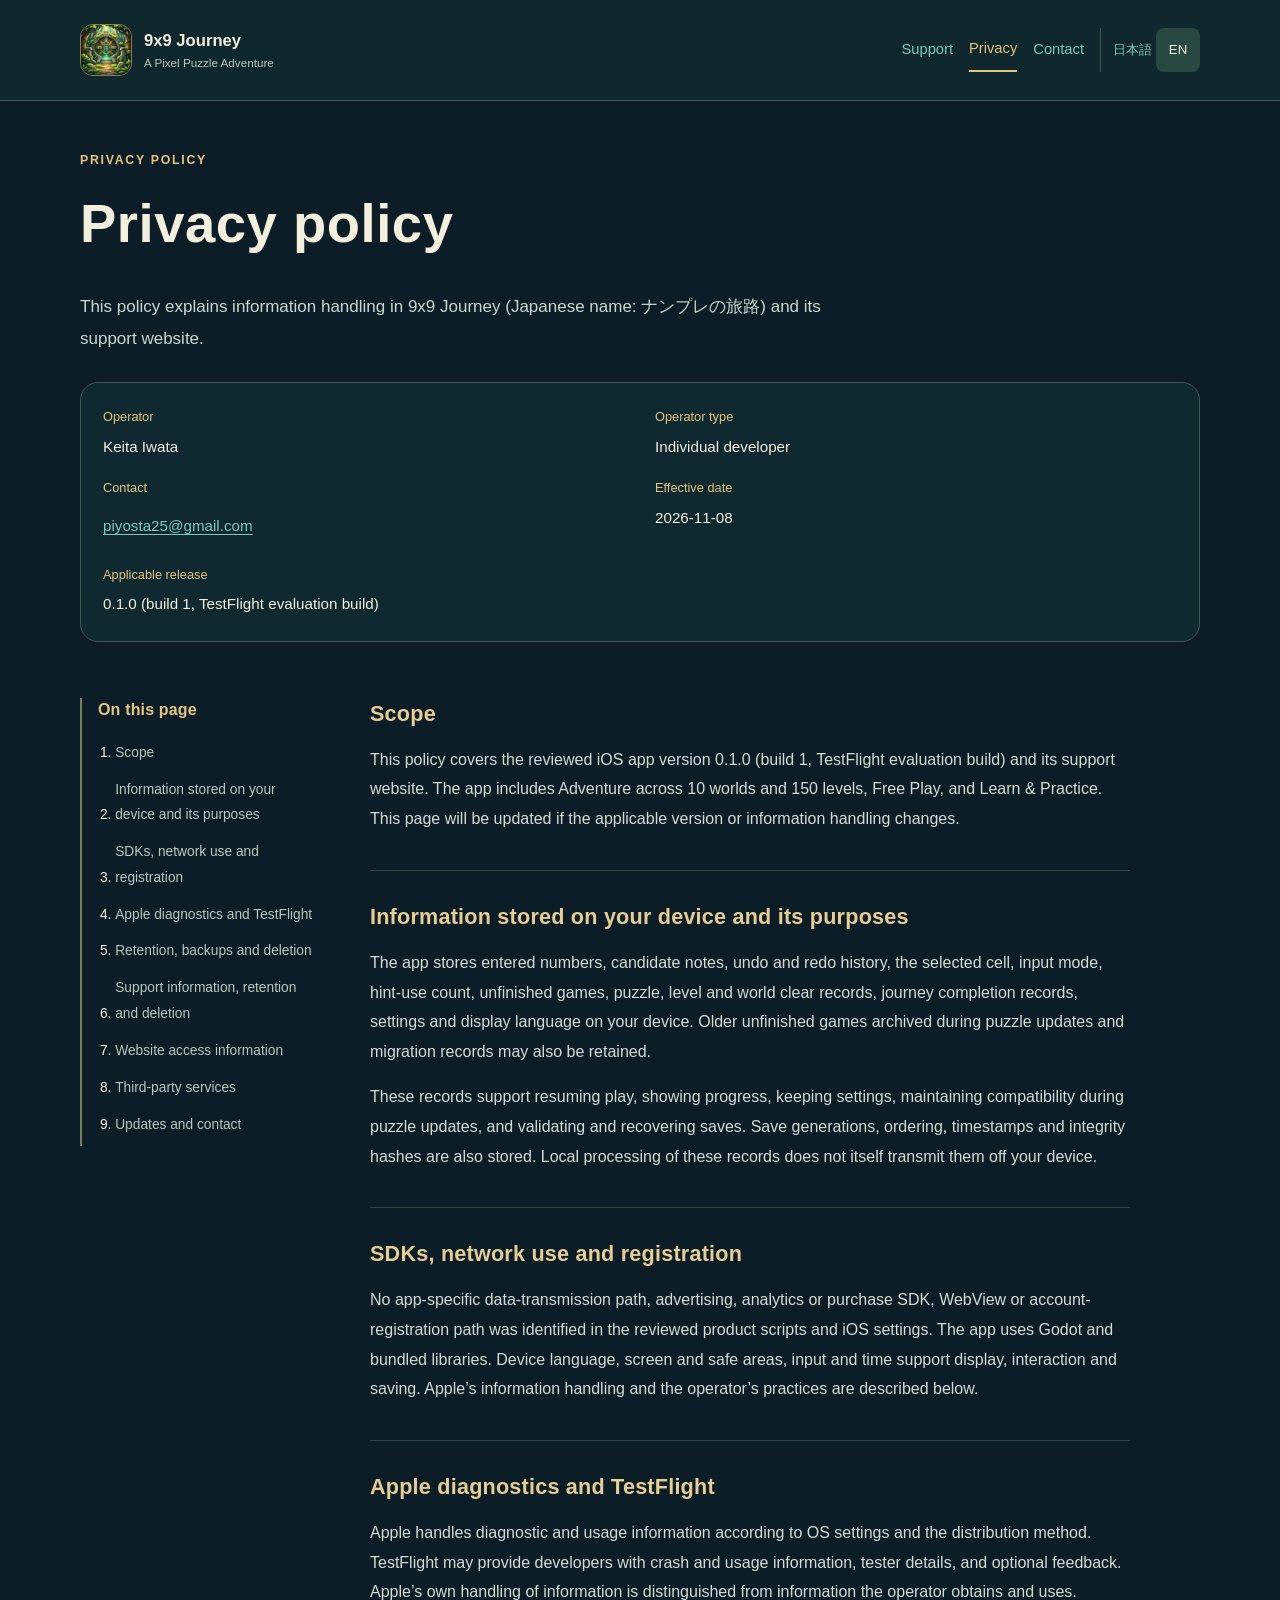
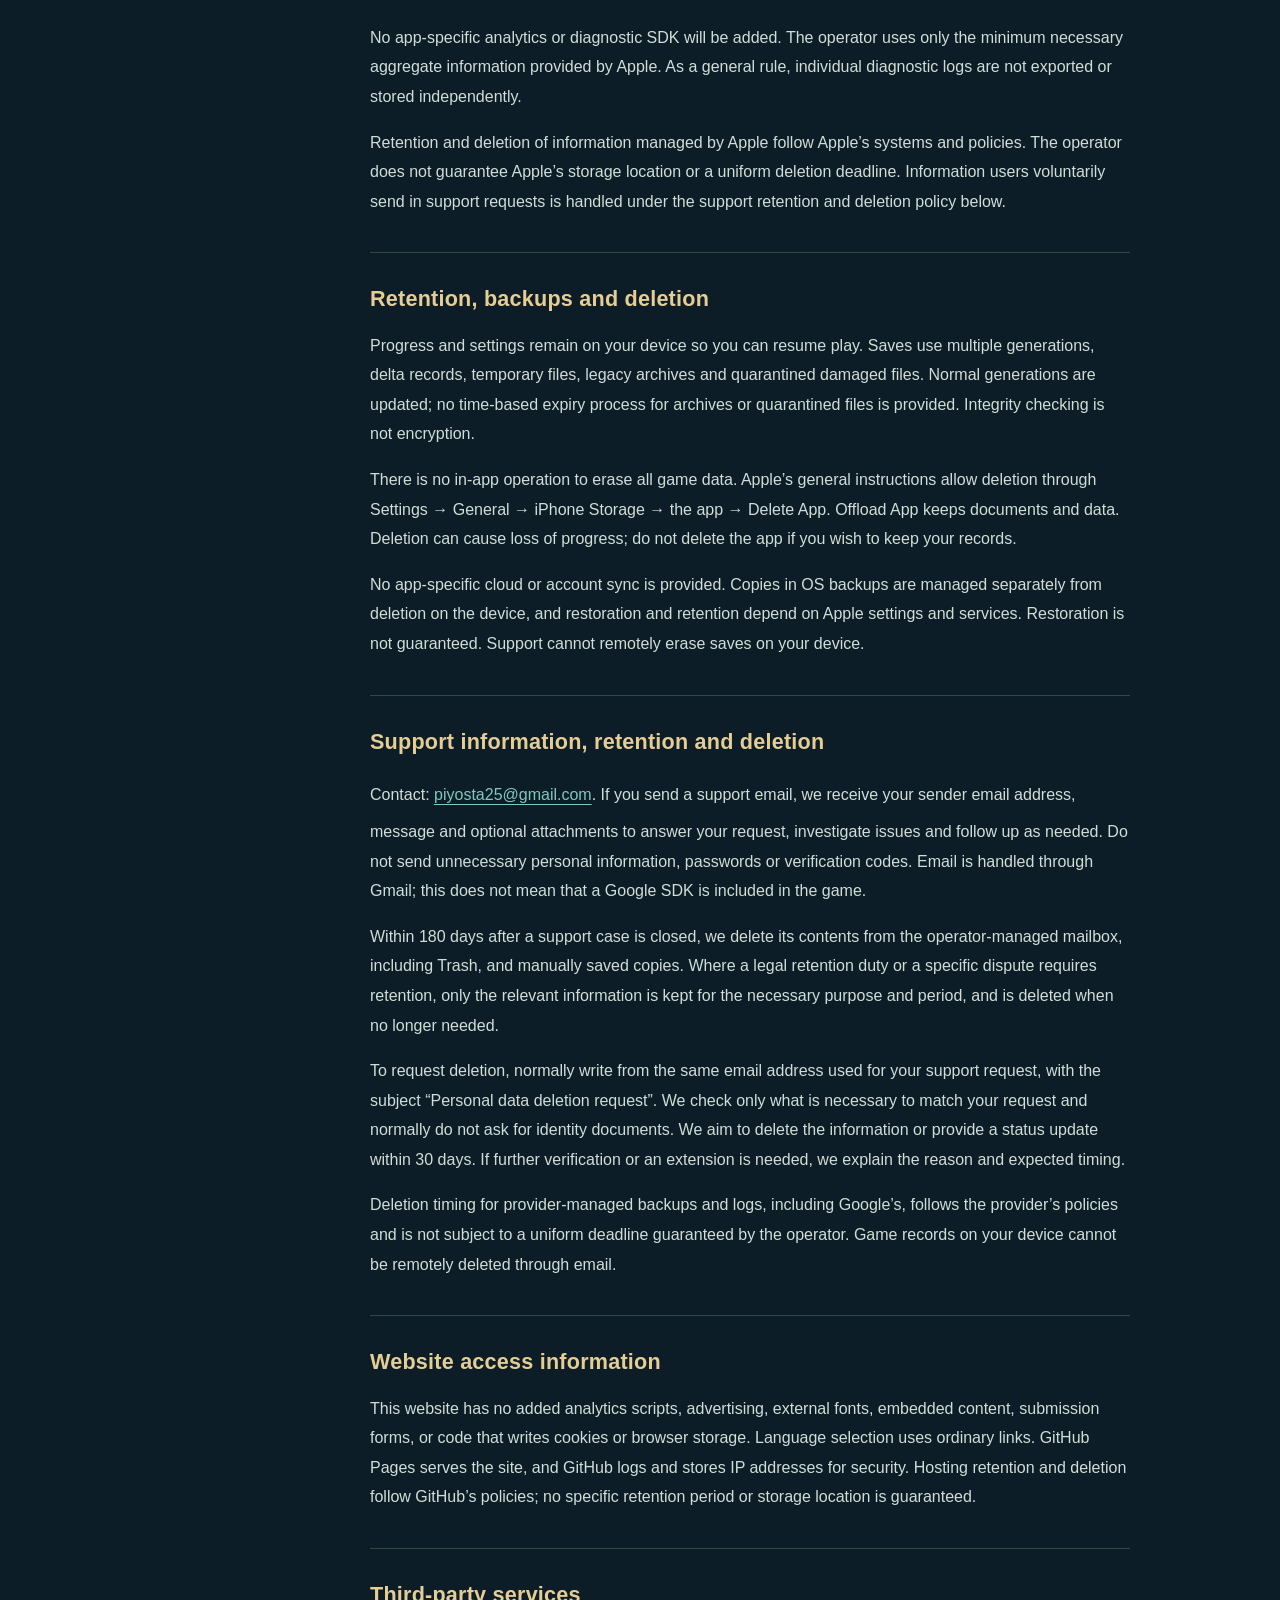
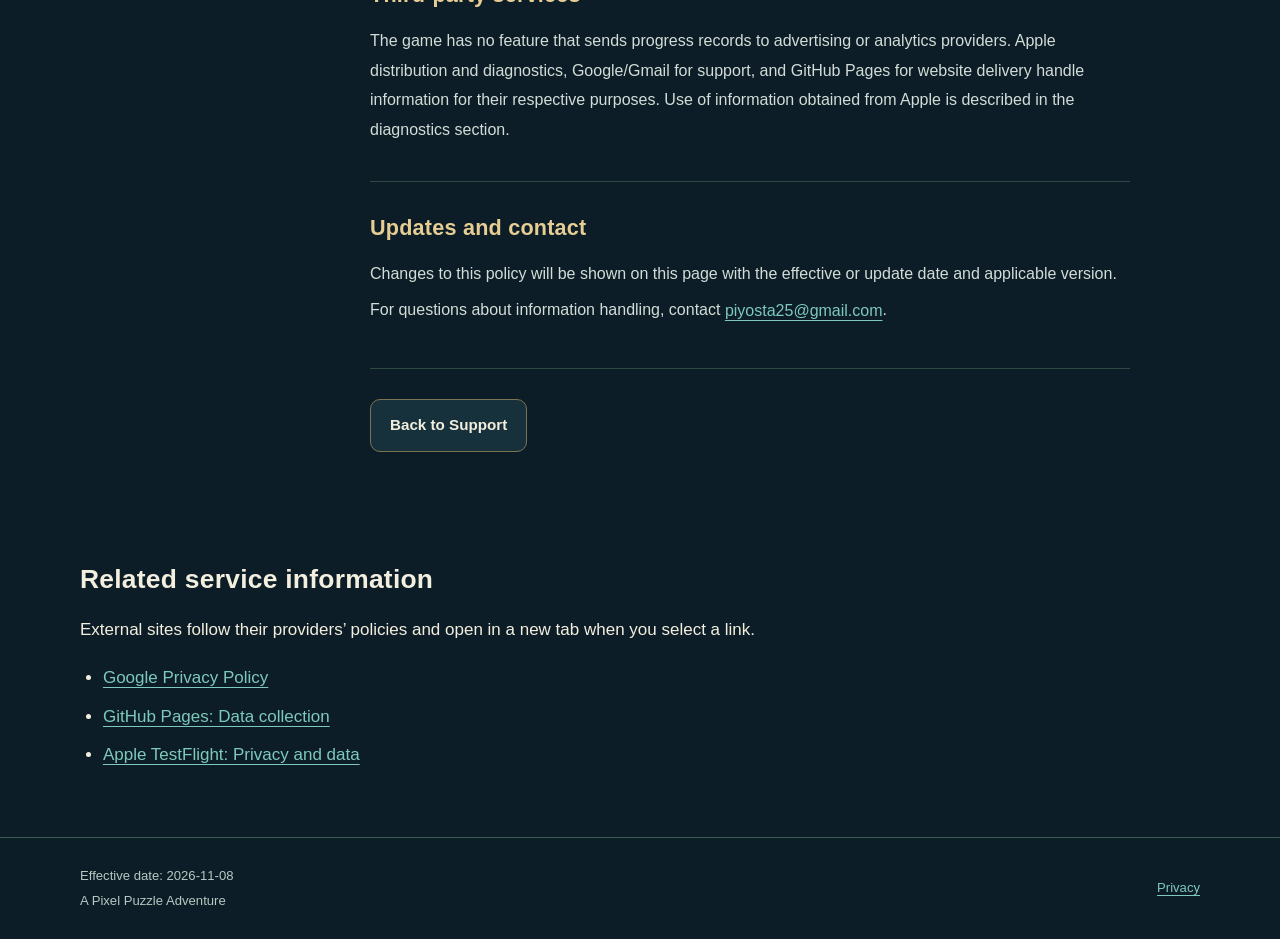
==== commit 491e404b: "Prepare dated publication review for approved bilingual policy" ====
--- a/en/privacy/index.html
+++ b/en/privacy/index.html
@@ -1,2 +1,2 @@
 <!doctype html>
-<html lang="en"><head><meta charset="utf-8"><meta name="viewport" content="width=device-width, initial-scale=1"><meta name="robots" content="index,follow"><meta name="referrer" content="no-referrer"><meta http-equiv="Content-Security-Policy" content="default-src 'none'; style-src 'self'; img-src 'self'; font-src 'self'; script-src 'none'; connect-src 'none'; base-uri 'none'; form-action 'none'; object-src 'none'"><title>Privacy policy | 9x9 Journey</title><meta name="description" content="This policy explains information handling in 9x9 Journey (Japanese name: ナンプレの旅路) and its support website."><link rel="icon" href="../../assets/app-icon.png" type="image/png"><link rel="stylesheet" href="../../assets/styles.css"></head><body><a class="skip" href="#main">Skip to content</a><header class="site-header"><div class="wrap header-inner"><a class="brand" href="../support/index.html"><img src="../../assets/app-icon.png" width="52" height="52" alt=""><span><strong>9x9 Journey</strong><small>A Pixel Puzzle Adventure</small></span></a><nav class="top-nav" aria-label="Pages and languages"><a href="../support/index.html">Support</a><a href="../privacy/index.html" aria-current="page">Privacy</a><a href="../contact/index.html">Contact</a><span class="languages"><a lang="ja" hreflang="ja" href="../../ja/privacy/index.html">日本語</a><a lang="en" hreflang="en" href="../../en/privacy/index.html" aria-current="page">EN</a></span></nav></div></header><main id="main"><div class="wrap policy-hero"><p class="eyebrow">PRIVACY POLICY</p><h1>Privacy policy</h1><p class="lead">This policy explains information handling in 9x9 Journey (Japanese name: ナンプレの旅路) and its support website.</p><dl class="meta-list"><div><dt>Operator</dt><dd>Keita Iwata</dd></div><div><dt>Operator type</dt><dd>Individual developer</dd></div><div><dt>Contact</dt><dd><a class="email-link" href="mailto:piyosta25@gmail.com">piyosta25@gmail.com</a></dd></div><div><dt>Effective date</dt><dd>The date this website launches publicly</dd></div><div><dt>Applicable release</dt><dd>0.1.0 (build 1, TestFlight evaluation build)</dd></div></dl></div><div class="wrap policy-layout"><aside class="toc"><h2>On this page</h2><ol><li><a href="#scope">Scope</a></li><li><a href="#local-data">Information stored on your device and its purposes</a></li><li><a href="#network">SDKs, network use and registration</a></li><li><a href="#diagnostics">Apple diagnostics and TestFlight</a></li><li><a href="#retention">Retention, backups and deletion</a></li><li><a href="#support-email">Support information, retention and deletion</a></li><li><a href="#website">Website access information</a></li><li><a href="#third-parties">Third-party services</a></li><li><a href="#updates">Updates and contact</a></li></ol></aside><article class="policy-article"><section id="scope"><h2>Scope</h2><p>This policy covers the reviewed iOS app version 0.1.0 (build 1, TestFlight evaluation build) and its support website. The app includes Adventure across 10 worlds and 150 levels, Free Play, and Learn &amp; Practice. This page will be updated if the applicable version or information handling changes.</p></section><section id="local-data"><h2>Information stored on your device and its purposes</h2><p>The app stores entered numbers, candidate notes, undo and redo history, the selected cell, input mode, hint-use count, unfinished games, puzzle, level and world clear records, journey completion records, settings and display language on your device. Older unfinished games archived during puzzle updates and migration records may also be retained.</p><p>These records support resuming play, showing progress, keeping settings, maintaining compatibility during puzzle updates, and validating and recovering saves. Save generations, ordering, timestamps and integrity hashes are also stored. Local processing of these records does not itself transmit them off your device.</p></section><section id="network"><h2>SDKs, network use and registration</h2><p>No app-specific data-transmission path, advertising, analytics or purchase SDK, WebView or account-registration path was identified in the reviewed product scripts and iOS settings. The app uses Godot and bundled libraries. Device language, screen and safe areas, input and time support display, interaction and saving. Apple’s information handling and the operator’s practices are described below.</p></section><section id="diagnostics"><h2>Apple diagnostics and TestFlight</h2><p>Apple handles diagnostic and usage information according to OS settings and the distribution method. TestFlight may provide developers with crash and usage information, tester details, and optional feedback. Apple’s own handling of information is distinguished from information the operator obtains and uses.</p><p>No app-specific analytics or diagnostic SDK will be added. The operator uses only the minimum necessary aggregate information provided by Apple. As a general rule, individual diagnostic logs are not exported or stored independently.</p><p>Retention and deletion of information managed by Apple follow Apple’s systems and policies. The operator does not guarantee Apple’s storage location or a uniform deletion deadline. Information users voluntarily send in support requests is handled under the support retention and deletion policy below.</p></section><section id="retention"><h2>Retention, backups and deletion</h2><p>Progress and settings remain on your device so you can resume play. Saves use multiple generations, delta records, temporary files, legacy archives and quarantined damaged files. Normal generations are updated; no time-based expiry process for archives or quarantined files is provided. Integrity checking is not encryption.</p><p>There is no in-app operation to erase all game data. Apple’s general instructions allow deletion through Settings → General → iPhone Storage → the app → Delete App. Offload App keeps documents and data. Deletion can cause loss of progress; do not delete the app if you wish to keep your records.</p><p>No app-specific cloud or account sync is provided. Copies in OS backups are managed separately from deletion on the device, and restoration and retention depend on Apple settings and services. Restoration is not guaranteed. Support cannot remotely erase saves on your device.</p></section><section id="support-email"><h2>Support information, retention and deletion</h2><p>Contact: <a class="email-link" href="mailto:piyosta25@gmail.com">piyosta25@gmail.com</a>. If you send a support email, we receive your sender email address, message and optional attachments to answer your request, investigate issues and follow up as needed. Do not send unnecessary personal information, passwords or verification codes. Email is handled through Gmail; this does not mean that a Google SDK is included in the game.</p><p>Within 180 days after a support case is closed, we delete its contents from the operator-managed mailbox, including Trash, and manually saved copies. Where a legal retention duty or a specific dispute requires retention, only the relevant information is kept for the necessary purpose and period, and is deleted when no longer needed.</p><p>To request deletion, normally write from the same email address used for your support request, with the subject “Personal data deletion request”. We check only what is necessary to match your request and normally do not ask for identity documents. We aim to delete the information or provide a status update within 30 days. If further verification or an extension is needed, we explain the reason and expected timing.</p><p>Deletion timing for provider-managed backups and logs, including Google’s, follows the provider’s policies and is not subject to a uniform deadline guaranteed by the operator. Game records on your device cannot be remotely deleted through email.</p></section><section id="website"><h2>Website access information</h2><p>This website has no added analytics scripts, advertising, external fonts, embedded content, submission forms, or code that writes cookies or browser storage. Language selection uses ordinary links. GitHub Pages serves the site, and GitHub logs and stores IP addresses for security. Hosting retention and deletion follow GitHub’s policies; no specific retention period or storage location is guaranteed.</p></section><section id="third-parties"><h2>Third-party services</h2><p>The game has no feature that sends progress records to advertising or analytics providers. Apple distribution and diagnostics, Google/Gmail for support, and GitHub Pages for website delivery handle information for their respective purposes. Use of information obtained from Apple is described in the diagnostics section.</p></section><section id="updates"><h2>Updates and contact</h2><p>Changes to this policy will be shown on this page with the effective or update date and applicable version. For questions about information handling, contact <a class="email-link" href="mailto:piyosta25@gmail.com">piyosta25@gmail.com</a>.</p></section><div class="actions"><a class="button secondary" href="../support/index.html">Back to Support</a></div></article></div><section class="wrap section"><h2>Related service information</h2><p>External sites follow their providers’ policies and open in a new tab when you select a link.</p><ul><li><a href="https://policies.google.com/privacy" target="_blank" rel="noopener noreferrer">Google Privacy Policy</a></li><li><a href="https://docs.github.com/en/pages/getting-started-with-github-pages/what-is-github-pages#data-collection" target="_blank" rel="noopener noreferrer">GitHub Pages: Data collection</a></li><li><a href="https://testflight.apple.com/#your-privacy-and-data" target="_blank" rel="noopener noreferrer">Apple TestFlight: Privacy and data</a></li></ul></section></main><footer class="site-footer"><div class="wrap footer-inner"><div><p>Effective date: The date this website launches publicly</p><p>A Pixel Puzzle Adventure</p></div><a href="../privacy/index.html">Privacy</a></div></footer></body></html>+<html lang="en"><head><meta charset="utf-8"><meta name="viewport" content="width=device-width, initial-scale=1"><meta name="robots" content="index,follow"><meta name="referrer" content="no-referrer"><meta http-equiv="Content-Security-Policy" content="default-src 'none'; style-src 'self'; img-src 'self'; font-src 'self'; script-src 'none'; connect-src 'none'; base-uri 'none'; form-action 'none'; object-src 'none'"><title>Privacy policy | 9x9 Journey</title><meta name="description" content="This policy explains information handling in 9x9 Journey (Japanese name: ナンプレの旅路) and its support website."><link rel="icon" href="../../assets/app-icon.png" type="image/png"><link rel="stylesheet" href="../../assets/styles.css"></head><body><a class="skip" href="#main">Skip to content</a><header class="site-header"><div class="wrap header-inner"><a class="brand" href="../support/index.html"><img src="../../assets/app-icon.png" width="52" height="52" alt=""><span><strong>9x9 Journey</strong><small>A Pixel Puzzle Adventure</small></span></a><nav class="top-nav" aria-label="Pages and languages"><a href="../support/index.html">Support</a><a href="../privacy/index.html" aria-current="page">Privacy</a><a href="../contact/index.html">Contact</a><span class="languages"><a lang="ja" hreflang="ja" href="../../ja/privacy/index.html">日本語</a><a lang="en" hreflang="en" href="../../en/privacy/index.html" aria-current="page">EN</a></span></nav></div></header><main id="main"><div class="wrap policy-hero"><p class="eyebrow">PRIVACY POLICY</p><h1>Privacy policy</h1><p class="lead">This policy explains information handling in 9x9 Journey (Japanese name: ナンプレの旅路) and its support website.</p><dl class="meta-list"><div><dt>Operator</dt><dd>Keita Iwata</dd></div><div><dt>Operator type</dt><dd>Individual developer</dd></div><div><dt>Contact</dt><dd><a class="email-link" href="mailto:piyosta25@gmail.com">piyosta25@gmail.com</a></dd></div><div><dt>Effective date</dt><dd>2026-11-08</dd></div><div><dt>Applicable release</dt><dd>0.1.0 (build 1, TestFlight evaluation build)</dd></div></dl></div><div class="wrap policy-layout"><aside class="toc"><h2>On this page</h2><ol><li><a href="#scope">Scope</a></li><li><a href="#local-data">Information stored on your device and its purposes</a></li><li><a href="#network">SDKs, network use and registration</a></li><li><a href="#diagnostics">Apple diagnostics and TestFlight</a></li><li><a href="#retention">Retention, backups and deletion</a></li><li><a href="#support-email">Support information, retention and deletion</a></li><li><a href="#website">Website access information</a></li><li><a href="#third-parties">Third-party services</a></li><li><a href="#updates">Updates and contact</a></li></ol></aside><article class="policy-article"><section id="scope"><h2>Scope</h2><p>This policy covers the reviewed iOS app version 0.1.0 (build 1, TestFlight evaluation build) and its support website. The app includes Adventure across 10 worlds and 150 levels, Free Play, and Learn &amp; Practice. This page will be updated if the applicable version or information handling changes.</p></section><section id="local-data"><h2>Information stored on your device and its purposes</h2><p>The app stores entered numbers, candidate notes, undo and redo history, the selected cell, input mode, hint-use count, unfinished games, puzzle, level and world clear records, journey completion records, settings and display language on your device. Older unfinished games archived during puzzle updates and migration records may also be retained.</p><p>These records support resuming play, showing progress, keeping settings, maintaining compatibility during puzzle updates, and validating and recovering saves. Save generations, ordering, timestamps and integrity hashes are also stored. Local processing of these records does not itself transmit them off your device.</p></section><section id="network"><h2>SDKs, network use and registration</h2><p>No app-specific data-transmission path, advertising, analytics or purchase SDK, WebView or account-registration path was identified in the reviewed product scripts and iOS settings. The app uses Godot and bundled libraries. Device language, screen and safe areas, input and time support display, interaction and saving. Apple’s information handling and the operator’s practices are described below.</p></section><section id="diagnostics"><h2>Apple diagnostics and TestFlight</h2><p>Apple handles diagnostic and usage information according to OS settings and the distribution method. TestFlight may provide developers with crash and usage information, tester details, and optional feedback. Apple’s own handling of information is distinguished from information the operator obtains and uses.</p><p>No app-specific analytics or diagnostic SDK will be added. The operator uses only the minimum necessary aggregate information provided by Apple. As a general rule, individual diagnostic logs are not exported or stored independently.</p><p>Retention and deletion of information managed by Apple follow Apple’s systems and policies. The operator does not guarantee Apple’s storage location or a uniform deletion deadline. Information users voluntarily send in support requests is handled under the support retention and deletion policy below.</p></section><section id="retention"><h2>Retention, backups and deletion</h2><p>Progress and settings remain on your device so you can resume play. Saves use multiple generations, delta records, temporary files, legacy archives and quarantined damaged files. Normal generations are updated; no time-based expiry process for archives or quarantined files is provided. Integrity checking is not encryption.</p><p>There is no in-app operation to erase all game data. Apple’s general instructions allow deletion through Settings → General → iPhone Storage → the app → Delete App. Offload App keeps documents and data. Deletion can cause loss of progress; do not delete the app if you wish to keep your records.</p><p>No app-specific cloud or account sync is provided. Copies in OS backups are managed separately from deletion on the device, and restoration and retention depend on Apple settings and services. Restoration is not guaranteed. Support cannot remotely erase saves on your device.</p></section><section id="support-email"><h2>Support information, retention and deletion</h2><p>Contact: <a class="email-link" href="mailto:piyosta25@gmail.com">piyosta25@gmail.com</a>. If you send a support email, we receive your sender email address, message and optional attachments to answer your request, investigate issues and follow up as needed. Do not send unnecessary personal information, passwords or verification codes. Email is handled through Gmail; this does not mean that a Google SDK is included in the game.</p><p>Within 180 days after a support case is closed, we delete its contents from the operator-managed mailbox, including Trash, and manually saved copies. Where a legal retention duty or a specific dispute requires retention, only the relevant information is kept for the necessary purpose and period, and is deleted when no longer needed.</p><p>To request deletion, normally write from the same email address used for your support request, with the subject “Personal data deletion request”. We check only what is necessary to match your request and normally do not ask for identity documents. We aim to delete the information or provide a status update within 30 days. If further verification or an extension is needed, we explain the reason and expected timing.</p><p>Deletion timing for provider-managed backups and logs, including Google’s, follows the provider’s policies and is not subject to a uniform deadline guaranteed by the operator. Game records on your device cannot be remotely deleted through email.</p></section><section id="website"><h2>Website access information</h2><p>This website has no added analytics scripts, advertising, external fonts, embedded content, submission forms, or code that writes cookies or browser storage. Language selection uses ordinary links. GitHub Pages serves the site, and GitHub logs and stores IP addresses for security. Hosting retention and deletion follow GitHub’s policies; no specific retention period or storage location is guaranteed.</p></section><section id="third-parties"><h2>Third-party services</h2><p>The game has no feature that sends progress records to advertising or analytics providers. Apple distribution and diagnostics, Google/Gmail for support, and GitHub Pages for website delivery handle information for their respective purposes. Use of information obtained from Apple is described in the diagnostics section.</p></section><section id="updates"><h2>Updates and contact</h2><p>Changes to this policy will be shown on this page with the effective or update date and applicable version. For questions about information handling, contact <a class="email-link" href="mailto:piyosta25@gmail.com">piyosta25@gmail.com</a>.</p></section><div class="actions"><a class="button secondary" href="../support/index.html">Back to Support</a></div></article></div><section class="wrap section"><h2>Related service information</h2><p>External sites follow their providers’ policies and open in a new tab when you select a link.</p><ul><li><a href="https://policies.google.com/privacy" target="_blank" rel="noopener noreferrer">Google Privacy Policy</a></li><li><a href="https://docs.github.com/en/pages/getting-started-with-github-pages/what-is-github-pages#data-collection" target="_blank" rel="noopener noreferrer">GitHub Pages: Data collection</a></li><li><a href="https://testflight.apple.com/#your-privacy-and-data" target="_blank" rel="noopener noreferrer">Apple TestFlight: Privacy and data</a></li></ul></section></main><footer class="site-footer"><div class="wrap footer-inner"><div><p>Effective date: 2026-11-08</p><p>A Pixel Puzzle Adventure</p></div><a href="../privacy/index.html">Privacy</a></div></footer></body></html>
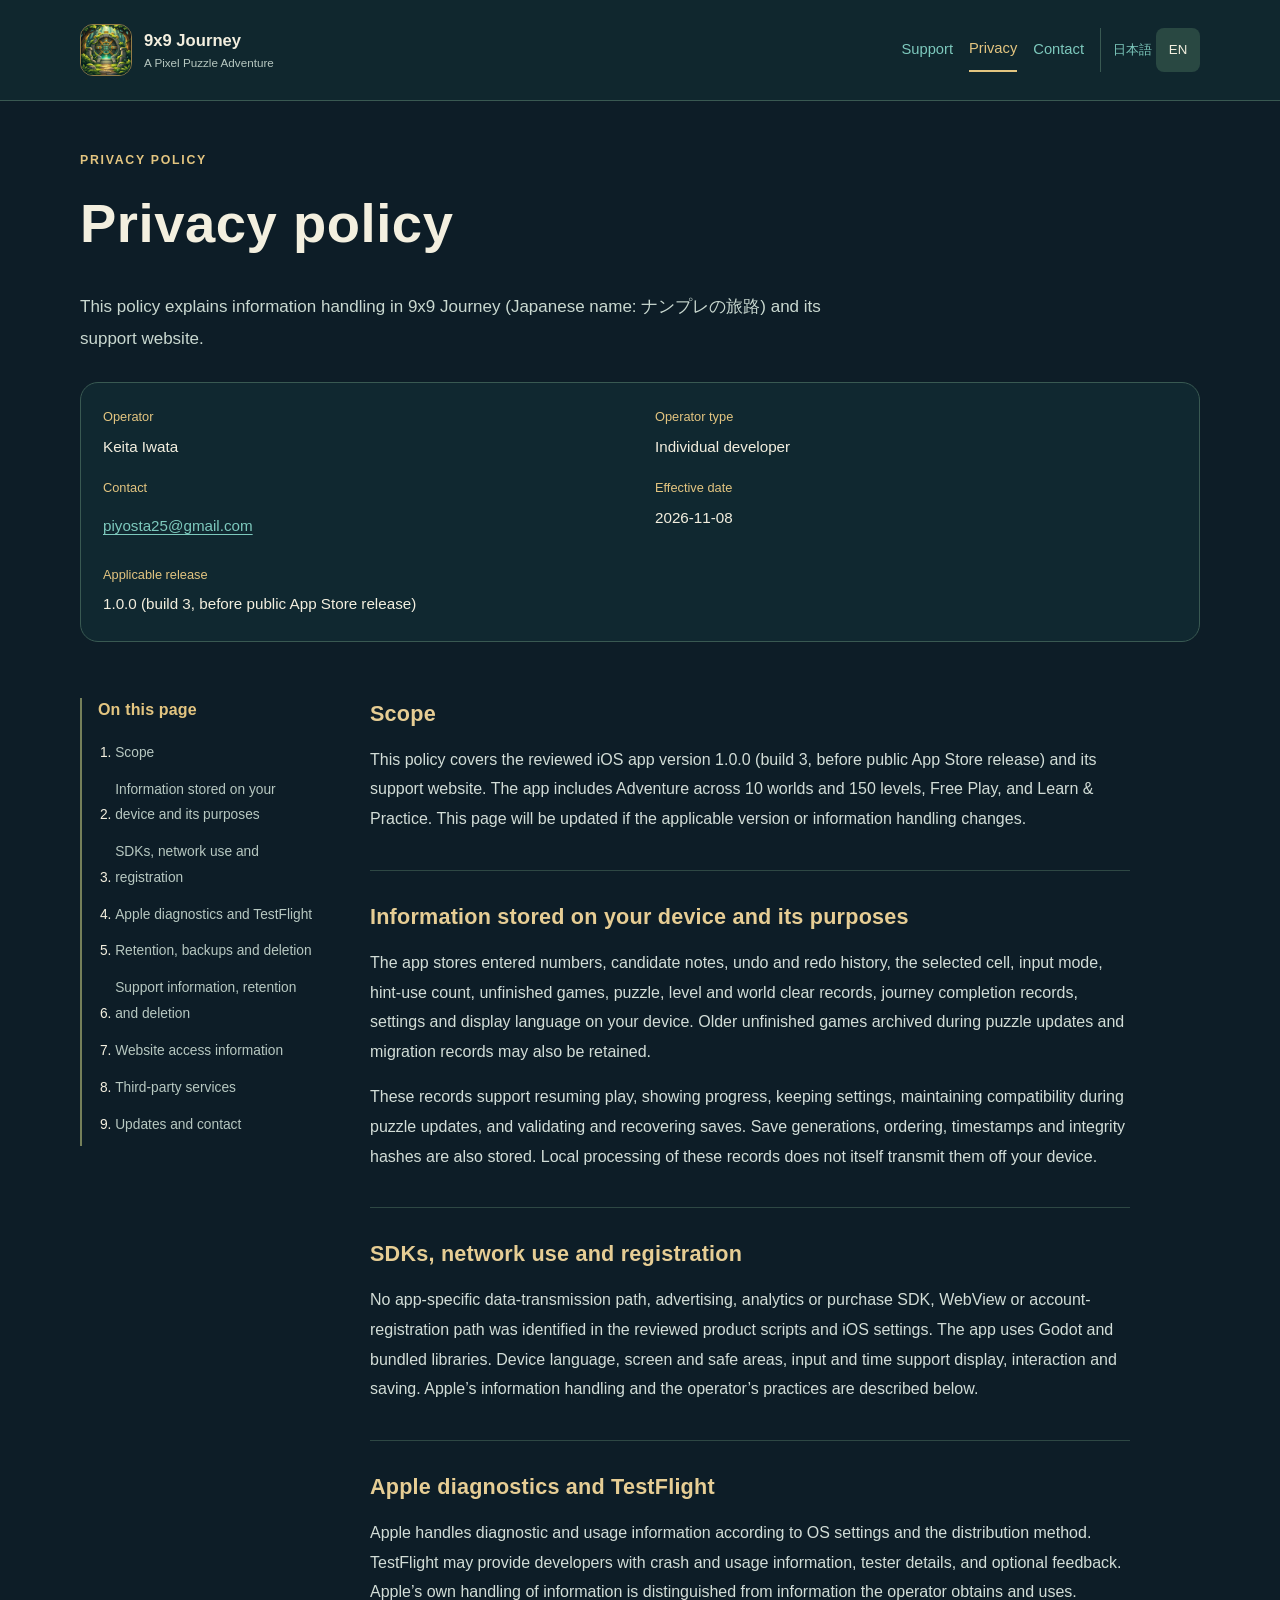
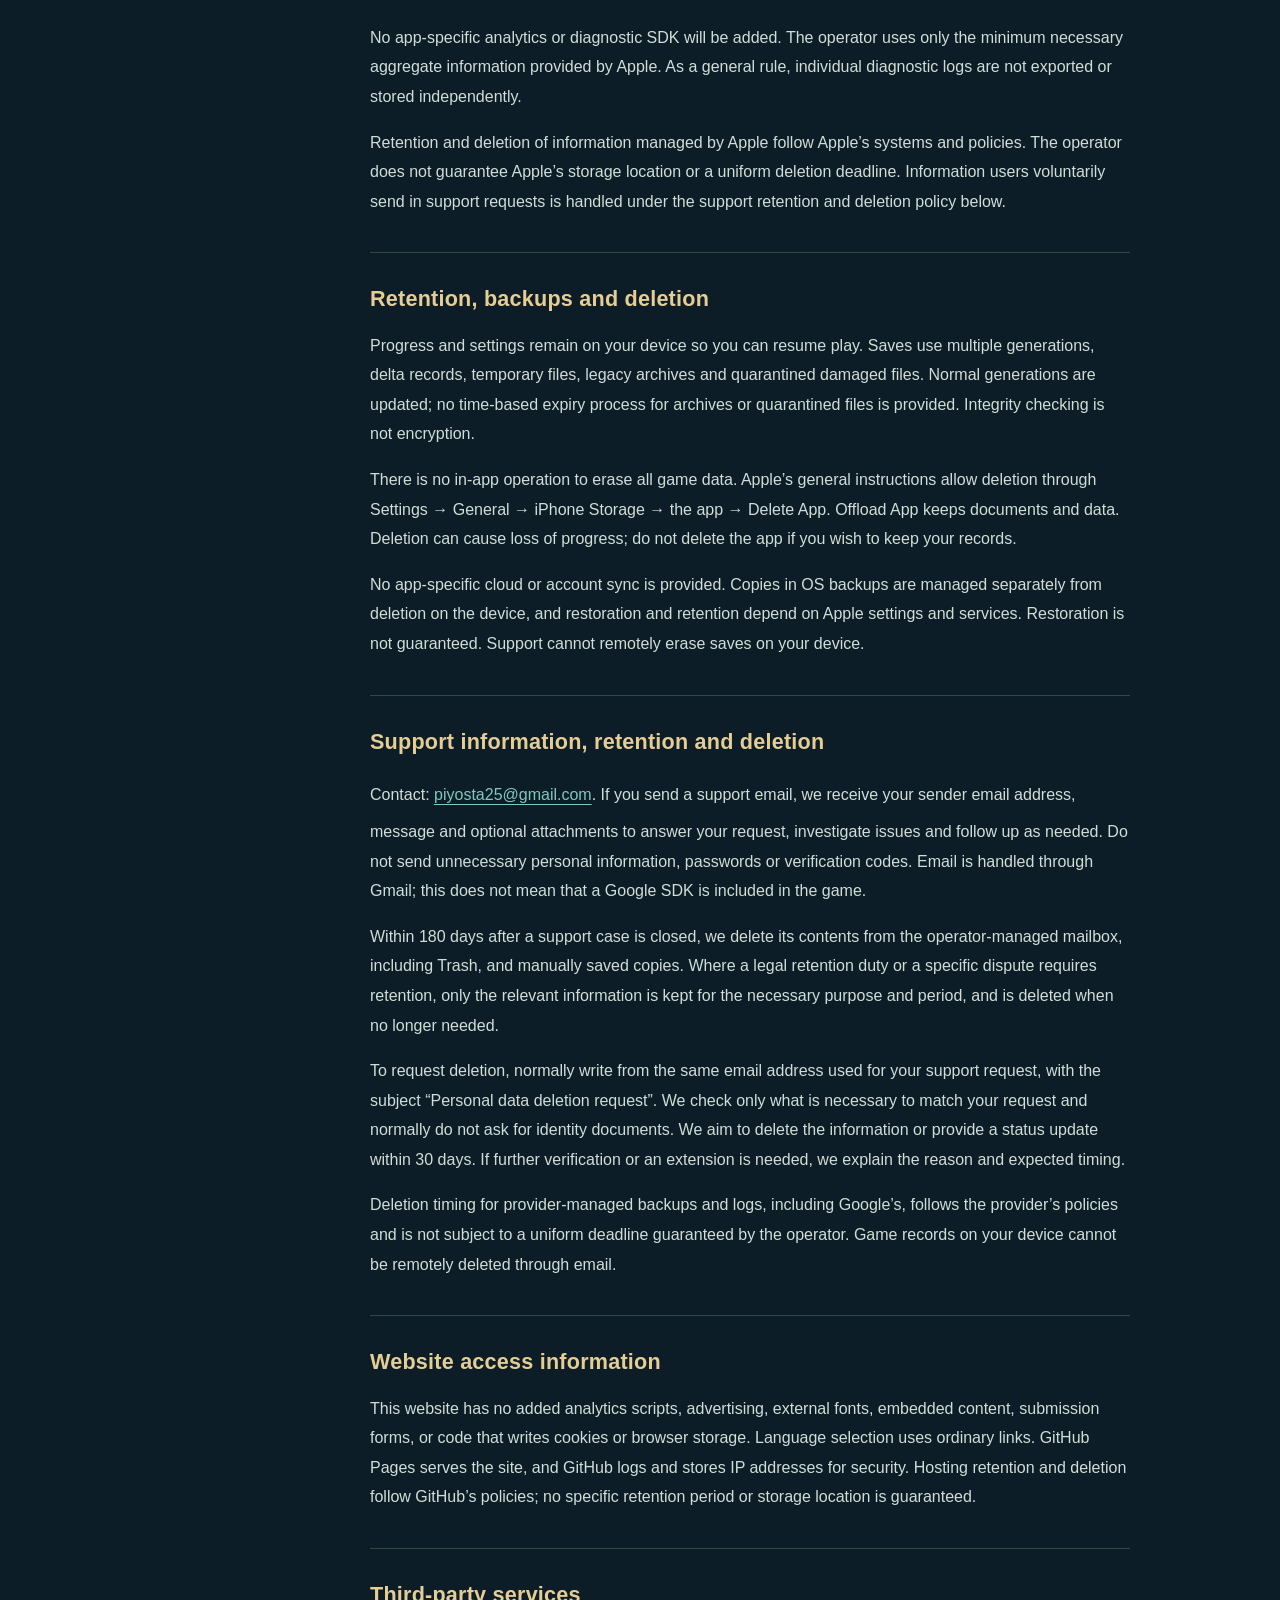
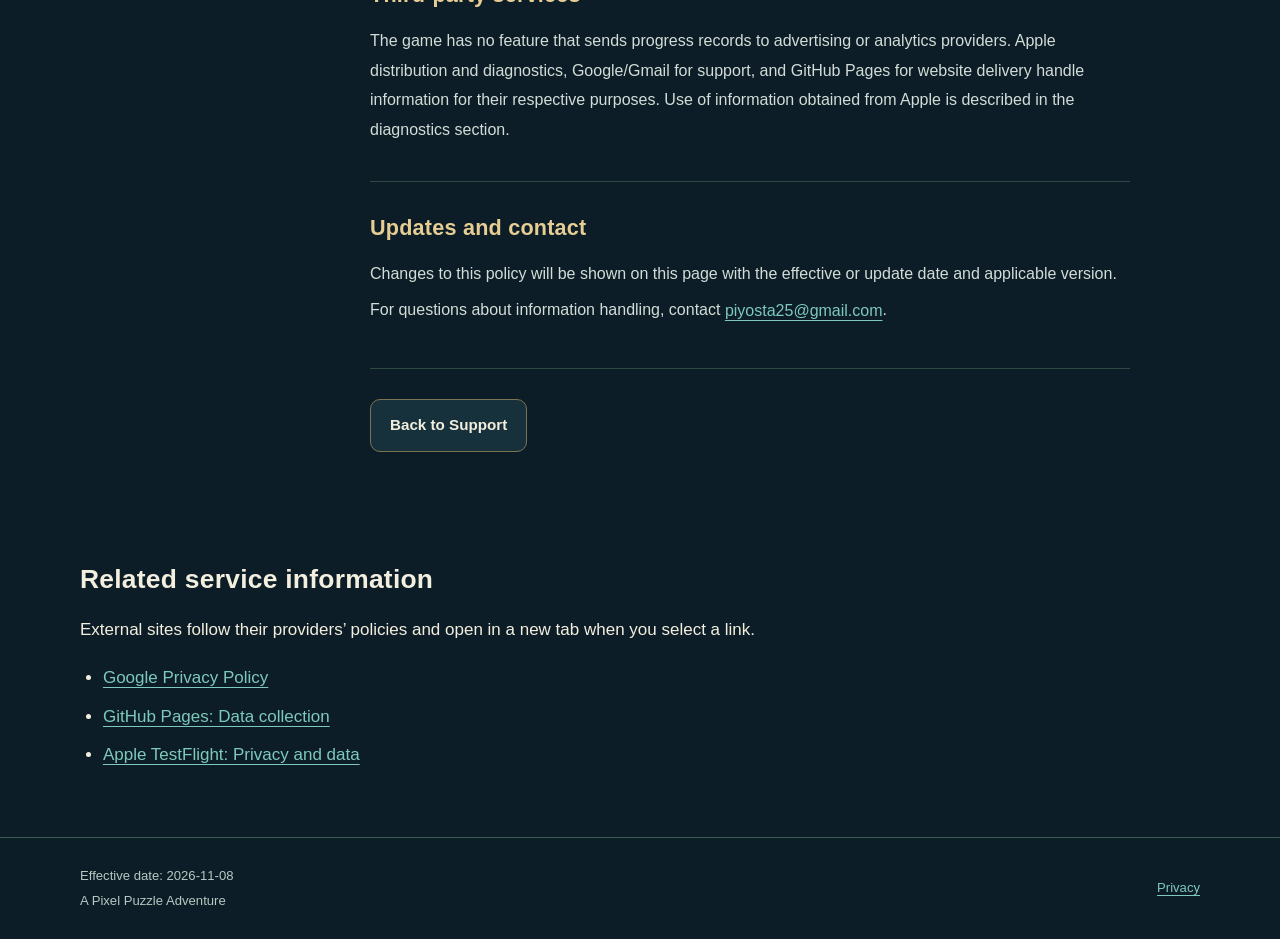
==== commit f1c44fdb: "Update bilingual policy scope to approved release 1.0.0 build3" ====
--- a/en/privacy/index.html
+++ b/en/privacy/index.html
@@ -1,2 +1,2 @@
 <!doctype html>
-<html lang="en"><head><meta charset="utf-8"><meta name="viewport" content="width=device-width, initial-scale=1"><meta name="robots" content="index,follow"><meta name="referrer" content="no-referrer"><meta http-equiv="Content-Security-Policy" content="default-src 'none'; style-src 'self'; img-src 'self'; font-src 'self'; script-src 'none'; connect-src 'none'; base-uri 'none'; form-action 'none'; object-src 'none'"><title>Privacy policy | 9x9 Journey</title><meta name="description" content="This policy explains information handling in 9x9 Journey (Japanese name: ナンプレの旅路) and its support website."><link rel="icon" href="../../assets/app-icon.png" type="image/png"><link rel="stylesheet" href="../../assets/styles.css"></head><body><a class="skip" href="#main">Skip to content</a><header class="site-header"><div class="wrap header-inner"><a class="brand" href="../support/index.html"><img src="../../assets/app-icon.png" width="52" height="52" alt=""><span><strong>9x9 Journey</strong><small>A Pixel Puzzle Adventure</small></span></a><nav class="top-nav" aria-label="Pages and languages"><a href="../support/index.html">Support</a><a href="../privacy/index.html" aria-current="page">Privacy</a><a href="../contact/index.html">Contact</a><span class="languages"><a lang="ja" hreflang="ja" href="../../ja/privacy/index.html">日本語</a><a lang="en" hreflang="en" href="../../en/privacy/index.html" aria-current="page">EN</a></span></nav></div></header><main id="main"><div class="wrap policy-hero"><p class="eyebrow">PRIVACY POLICY</p><h1>Privacy policy</h1><p class="lead">This policy explains information handling in 9x9 Journey (Japanese name: ナンプレの旅路) and its support website.</p><dl class="meta-list"><div><dt>Operator</dt><dd>Keita Iwata</dd></div><div><dt>Operator type</dt><dd>Individual developer</dd></div><div><dt>Contact</dt><dd><a class="email-link" href="mailto:piyosta25@gmail.com">piyosta25@gmail.com</a></dd></div><div><dt>Effective date</dt><dd>2026-11-08</dd></div><div><dt>Applicable release</dt><dd>0.1.0 (build 1, TestFlight evaluation build)</dd></div></dl></div><div class="wrap policy-layout"><aside class="toc"><h2>On this page</h2><ol><li><a href="#scope">Scope</a></li><li><a href="#local-data">Information stored on your device and its purposes</a></li><li><a href="#network">SDKs, network use and registration</a></li><li><a href="#diagnostics">Apple diagnostics and TestFlight</a></li><li><a href="#retention">Retention, backups and deletion</a></li><li><a href="#support-email">Support information, retention and deletion</a></li><li><a href="#website">Website access information</a></li><li><a href="#third-parties">Third-party services</a></li><li><a href="#updates">Updates and contact</a></li></ol></aside><article class="policy-article"><section id="scope"><h2>Scope</h2><p>This policy covers the reviewed iOS app version 0.1.0 (build 1, TestFlight evaluation build) and its support website. The app includes Adventure across 10 worlds and 150 levels, Free Play, and Learn &amp; Practice. This page will be updated if the applicable version or information handling changes.</p></section><section id="local-data"><h2>Information stored on your device and its purposes</h2><p>The app stores entered numbers, candidate notes, undo and redo history, the selected cell, input mode, hint-use count, unfinished games, puzzle, level and world clear records, journey completion records, settings and display language on your device. Older unfinished games archived during puzzle updates and migration records may also be retained.</p><p>These records support resuming play, showing progress, keeping settings, maintaining compatibility during puzzle updates, and validating and recovering saves. Save generations, ordering, timestamps and integrity hashes are also stored. Local processing of these records does not itself transmit them off your device.</p></section><section id="network"><h2>SDKs, network use and registration</h2><p>No app-specific data-transmission path, advertising, analytics or purchase SDK, WebView or account-registration path was identified in the reviewed product scripts and iOS settings. The app uses Godot and bundled libraries. Device language, screen and safe areas, input and time support display, interaction and saving. Apple’s information handling and the operator’s practices are described below.</p></section><section id="diagnostics"><h2>Apple diagnostics and TestFlight</h2><p>Apple handles diagnostic and usage information according to OS settings and the distribution method. TestFlight may provide developers with crash and usage information, tester details, and optional feedback. Apple’s own handling of information is distinguished from information the operator obtains and uses.</p><p>No app-specific analytics or diagnostic SDK will be added. The operator uses only the minimum necessary aggregate information provided by Apple. As a general rule, individual diagnostic logs are not exported or stored independently.</p><p>Retention and deletion of information managed by Apple follow Apple’s systems and policies. The operator does not guarantee Apple’s storage location or a uniform deletion deadline. Information users voluntarily send in support requests is handled under the support retention and deletion policy below.</p></section><section id="retention"><h2>Retention, backups and deletion</h2><p>Progress and settings remain on your device so you can resume play. Saves use multiple generations, delta records, temporary files, legacy archives and quarantined damaged files. Normal generations are updated; no time-based expiry process for archives or quarantined files is provided. Integrity checking is not encryption.</p><p>There is no in-app operation to erase all game data. Apple’s general instructions allow deletion through Settings → General → iPhone Storage → the app → Delete App. Offload App keeps documents and data. Deletion can cause loss of progress; do not delete the app if you wish to keep your records.</p><p>No app-specific cloud or account sync is provided. Copies in OS backups are managed separately from deletion on the device, and restoration and retention depend on Apple settings and services. Restoration is not guaranteed. Support cannot remotely erase saves on your device.</p></section><section id="support-email"><h2>Support information, retention and deletion</h2><p>Contact: <a class="email-link" href="mailto:piyosta25@gmail.com">piyosta25@gmail.com</a>. If you send a support email, we receive your sender email address, message and optional attachments to answer your request, investigate issues and follow up as needed. Do not send unnecessary personal information, passwords or verification codes. Email is handled through Gmail; this does not mean that a Google SDK is included in the game.</p><p>Within 180 days after a support case is closed, we delete its contents from the operator-managed mailbox, including Trash, and manually saved copies. Where a legal retention duty or a specific dispute requires retention, only the relevant information is kept for the necessary purpose and period, and is deleted when no longer needed.</p><p>To request deletion, normally write from the same email address used for your support request, with the subject “Personal data deletion request”. We check only what is necessary to match your request and normally do not ask for identity documents. We aim to delete the information or provide a status update within 30 days. If further verification or an extension is needed, we explain the reason and expected timing.</p><p>Deletion timing for provider-managed backups and logs, including Google’s, follows the provider’s policies and is not subject to a uniform deadline guaranteed by the operator. Game records on your device cannot be remotely deleted through email.</p></section><section id="website"><h2>Website access information</h2><p>This website has no added analytics scripts, advertising, external fonts, embedded content, submission forms, or code that writes cookies or browser storage. Language selection uses ordinary links. GitHub Pages serves the site, and GitHub logs and stores IP addresses for security. Hosting retention and deletion follow GitHub’s policies; no specific retention period or storage location is guaranteed.</p></section><section id="third-parties"><h2>Third-party services</h2><p>The game has no feature that sends progress records to advertising or analytics providers. Apple distribution and diagnostics, Google/Gmail for support, and GitHub Pages for website delivery handle information for their respective purposes. Use of information obtained from Apple is described in the diagnostics section.</p></section><section id="updates"><h2>Updates and contact</h2><p>Changes to this policy will be shown on this page with the effective or update date and applicable version. For questions about information handling, contact <a class="email-link" href="mailto:piyosta25@gmail.com">piyosta25@gmail.com</a>.</p></section><div class="actions"><a class="button secondary" href="../support/index.html">Back to Support</a></div></article></div><section class="wrap section"><h2>Related service information</h2><p>External sites follow their providers’ policies and open in a new tab when you select a link.</p><ul><li><a href="https://policies.google.com/privacy" target="_blank" rel="noopener noreferrer">Google Privacy Policy</a></li><li><a href="https://docs.github.com/en/pages/getting-started-with-github-pages/what-is-github-pages#data-collection" target="_blank" rel="noopener noreferrer">GitHub Pages: Data collection</a></li><li><a href="https://testflight.apple.com/#your-privacy-and-data" target="_blank" rel="noopener noreferrer">Apple TestFlight: Privacy and data</a></li></ul></section></main><footer class="site-footer"><div class="wrap footer-inner"><div><p>Effective date: 2026-11-08</p><p>A Pixel Puzzle Adventure</p></div><a href="../privacy/index.html">Privacy</a></div></footer></body></html>+<html lang="en"><head><meta charset="utf-8"><meta name="viewport" content="width=device-width, initial-scale=1"><meta name="robots" content="index,follow"><meta name="referrer" content="no-referrer"><meta http-equiv="Content-Security-Policy" content="default-src 'none'; style-src 'self'; img-src 'self'; font-src 'self'; script-src 'none'; connect-src 'none'; base-uri 'none'; form-action 'none'; object-src 'none'"><title>Privacy policy | 9x9 Journey</title><meta name="description" content="This policy explains information handling in 9x9 Journey (Japanese name: ナンプレの旅路) and its support website."><link rel="icon" href="../../assets/app-icon.png" type="image/png"><link rel="stylesheet" href="../../assets/styles.css"></head><body><a class="skip" href="#main">Skip to content</a><header class="site-header"><div class="wrap header-inner"><a class="brand" href="../support/index.html"><img src="../../assets/app-icon.png" width="52" height="52" alt=""><span><strong>9x9 Journey</strong><small>A Pixel Puzzle Adventure</small></span></a><nav class="top-nav" aria-label="Pages and languages"><a href="../support/index.html">Support</a><a href="../privacy/index.html" aria-current="page">Privacy</a><a href="../contact/index.html">Contact</a><span class="languages"><a lang="ja" hreflang="ja" href="../../ja/privacy/index.html">日本語</a><a lang="en" hreflang="en" href="../../en/privacy/index.html" aria-current="page">EN</a></span></nav></div></header><main id="main"><div class="wrap policy-hero"><p class="eyebrow">PRIVACY POLICY</p><h1>Privacy policy</h1><p class="lead">This policy explains information handling in 9x9 Journey (Japanese name: ナンプレの旅路) and its support website.</p><dl class="meta-list"><div><dt>Operator</dt><dd>Keita Iwata</dd></div><div><dt>Operator type</dt><dd>Individual developer</dd></div><div><dt>Contact</dt><dd><a class="email-link" href="mailto:piyosta25@gmail.com">piyosta25@gmail.com</a></dd></div><div><dt>Effective date</dt><dd>2026-11-08</dd></div><div><dt>Applicable release</dt><dd>1.0.0 (build 3, before public App Store release)</dd></div></dl></div><div class="wrap policy-layout"><aside class="toc"><h2>On this page</h2><ol><li><a href="#scope">Scope</a></li><li><a href="#local-data">Information stored on your device and its purposes</a></li><li><a href="#network">SDKs, network use and registration</a></li><li><a href="#diagnostics">Apple diagnostics and TestFlight</a></li><li><a href="#retention">Retention, backups and deletion</a></li><li><a href="#support-email">Support information, retention and deletion</a></li><li><a href="#website">Website access information</a></li><li><a href="#third-parties">Third-party services</a></li><li><a href="#updates">Updates and contact</a></li></ol></aside><article class="policy-article"><section id="scope"><h2>Scope</h2><p>This policy covers the reviewed iOS app version 1.0.0 (build 3, before public App Store release) and its support website. The app includes Adventure across 10 worlds and 150 levels, Free Play, and Learn &amp; Practice. This page will be updated if the applicable version or information handling changes.</p></section><section id="local-data"><h2>Information stored on your device and its purposes</h2><p>The app stores entered numbers, candidate notes, undo and redo history, the selected cell, input mode, hint-use count, unfinished games, puzzle, level and world clear records, journey completion records, settings and display language on your device. Older unfinished games archived during puzzle updates and migration records may also be retained.</p><p>These records support resuming play, showing progress, keeping settings, maintaining compatibility during puzzle updates, and validating and recovering saves. Save generations, ordering, timestamps and integrity hashes are also stored. Local processing of these records does not itself transmit them off your device.</p></section><section id="network"><h2>SDKs, network use and registration</h2><p>No app-specific data-transmission path, advertising, analytics or purchase SDK, WebView or account-registration path was identified in the reviewed product scripts and iOS settings. The app uses Godot and bundled libraries. Device language, screen and safe areas, input and time support display, interaction and saving. Apple’s information handling and the operator’s practices are described below.</p></section><section id="diagnostics"><h2>Apple diagnostics and TestFlight</h2><p>Apple handles diagnostic and usage information according to OS settings and the distribution method. TestFlight may provide developers with crash and usage information, tester details, and optional feedback. Apple’s own handling of information is distinguished from information the operator obtains and uses.</p><p>No app-specific analytics or diagnostic SDK will be added. The operator uses only the minimum necessary aggregate information provided by Apple. As a general rule, individual diagnostic logs are not exported or stored independently.</p><p>Retention and deletion of information managed by Apple follow Apple’s systems and policies. The operator does not guarantee Apple’s storage location or a uniform deletion deadline. Information users voluntarily send in support requests is handled under the support retention and deletion policy below.</p></section><section id="retention"><h2>Retention, backups and deletion</h2><p>Progress and settings remain on your device so you can resume play. Saves use multiple generations, delta records, temporary files, legacy archives and quarantined damaged files. Normal generations are updated; no time-based expiry process for archives or quarantined files is provided. Integrity checking is not encryption.</p><p>There is no in-app operation to erase all game data. Apple’s general instructions allow deletion through Settings → General → iPhone Storage → the app → Delete App. Offload App keeps documents and data. Deletion can cause loss of progress; do not delete the app if you wish to keep your records.</p><p>No app-specific cloud or account sync is provided. Copies in OS backups are managed separately from deletion on the device, and restoration and retention depend on Apple settings and services. Restoration is not guaranteed. Support cannot remotely erase saves on your device.</p></section><section id="support-email"><h2>Support information, retention and deletion</h2><p>Contact: <a class="email-link" href="mailto:piyosta25@gmail.com">piyosta25@gmail.com</a>. If you send a support email, we receive your sender email address, message and optional attachments to answer your request, investigate issues and follow up as needed. Do not send unnecessary personal information, passwords or verification codes. Email is handled through Gmail; this does not mean that a Google SDK is included in the game.</p><p>Within 180 days after a support case is closed, we delete its contents from the operator-managed mailbox, including Trash, and manually saved copies. Where a legal retention duty or a specific dispute requires retention, only the relevant information is kept for the necessary purpose and period, and is deleted when no longer needed.</p><p>To request deletion, normally write from the same email address used for your support request, with the subject “Personal data deletion request”. We check only what is necessary to match your request and normally do not ask for identity documents. We aim to delete the information or provide a status update within 30 days. If further verification or an extension is needed, we explain the reason and expected timing.</p><p>Deletion timing for provider-managed backups and logs, including Google’s, follows the provider’s policies and is not subject to a uniform deadline guaranteed by the operator. Game records on your device cannot be remotely deleted through email.</p></section><section id="website"><h2>Website access information</h2><p>This website has no added analytics scripts, advertising, external fonts, embedded content, submission forms, or code that writes cookies or browser storage. Language selection uses ordinary links. GitHub Pages serves the site, and GitHub logs and stores IP addresses for security. Hosting retention and deletion follow GitHub’s policies; no specific retention period or storage location is guaranteed.</p></section><section id="third-parties"><h2>Third-party services</h2><p>The game has no feature that sends progress records to advertising or analytics providers. Apple distribution and diagnostics, Google/Gmail for support, and GitHub Pages for website delivery handle information for their respective purposes. Use of information obtained from Apple is described in the diagnostics section.</p></section><section id="updates"><h2>Updates and contact</h2><p>Changes to this policy will be shown on this page with the effective or update date and applicable version. For questions about information handling, contact <a class="email-link" href="mailto:piyosta25@gmail.com">piyosta25@gmail.com</a>.</p></section><div class="actions"><a class="button secondary" href="../support/index.html">Back to Support</a></div></article></div><section class="wrap section"><h2>Related service information</h2><p>External sites follow their providers’ policies and open in a new tab when you select a link.</p><ul><li><a href="https://policies.google.com/privacy" target="_blank" rel="noopener noreferrer">Google Privacy Policy</a></li><li><a href="https://docs.github.com/en/pages/getting-started-with-github-pages/what-is-github-pages#data-collection" target="_blank" rel="noopener noreferrer">GitHub Pages: Data collection</a></li><li><a href="https://testflight.apple.com/#your-privacy-and-data" target="_blank" rel="noopener noreferrer">Apple TestFlight: Privacy and data</a></li></ul></section></main><footer class="site-footer"><div class="wrap footer-inner"><div><p>Effective date: 2026-11-08</p><p>A Pixel Puzzle Adventure</p></div><a href="../privacy/index.html">Privacy</a></div></footer></body></html>
